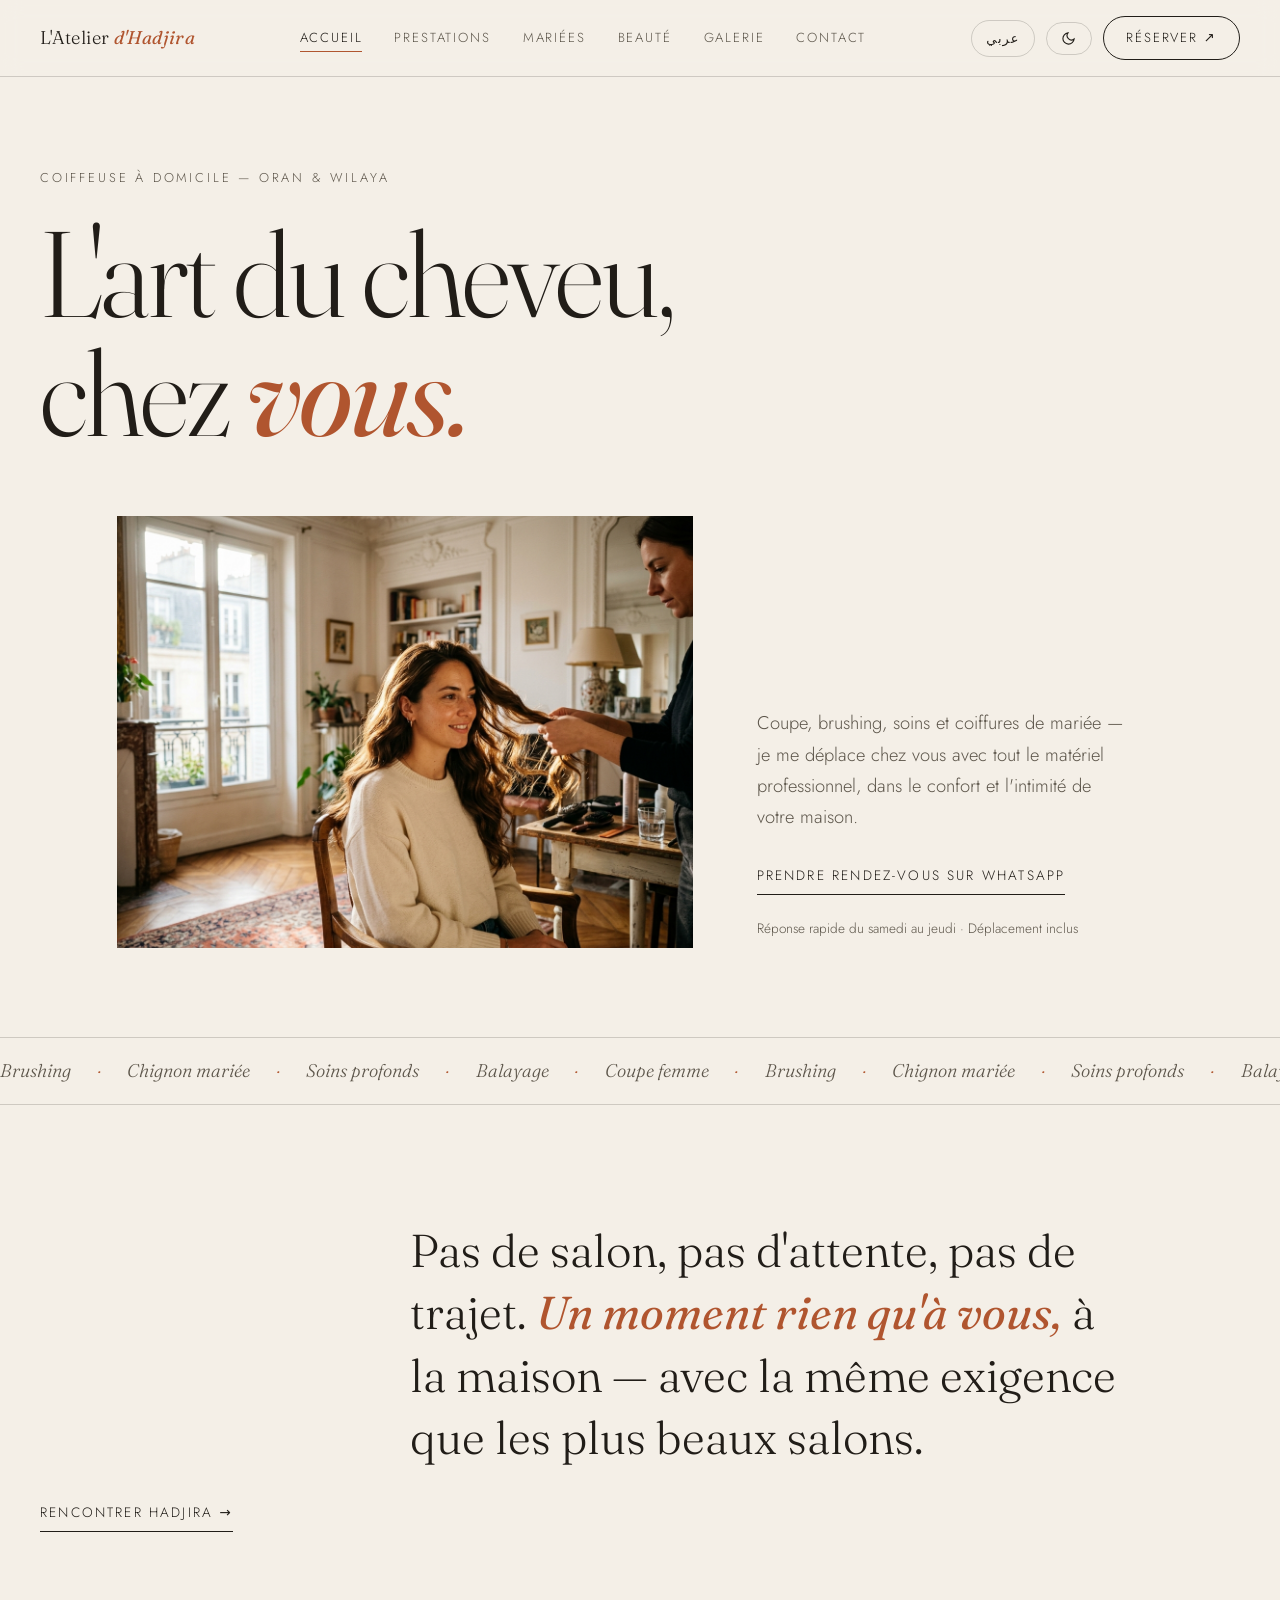
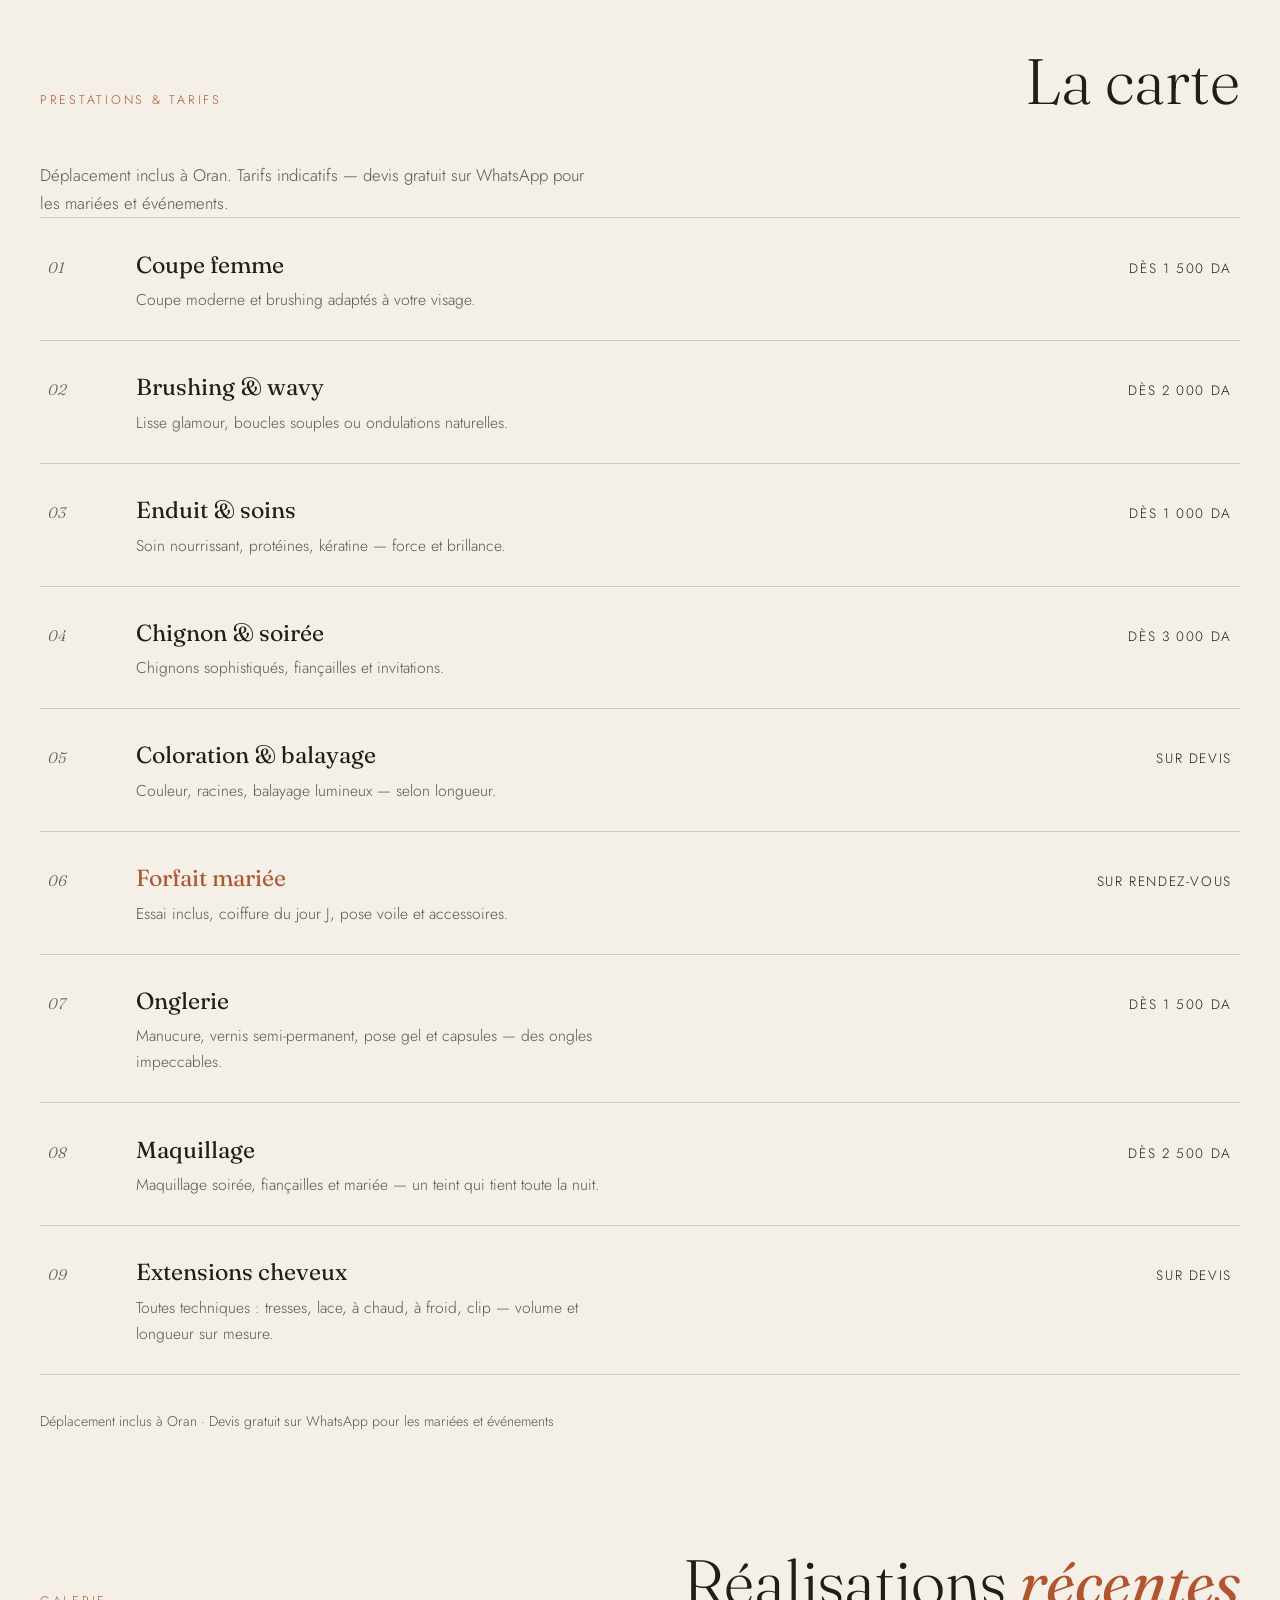
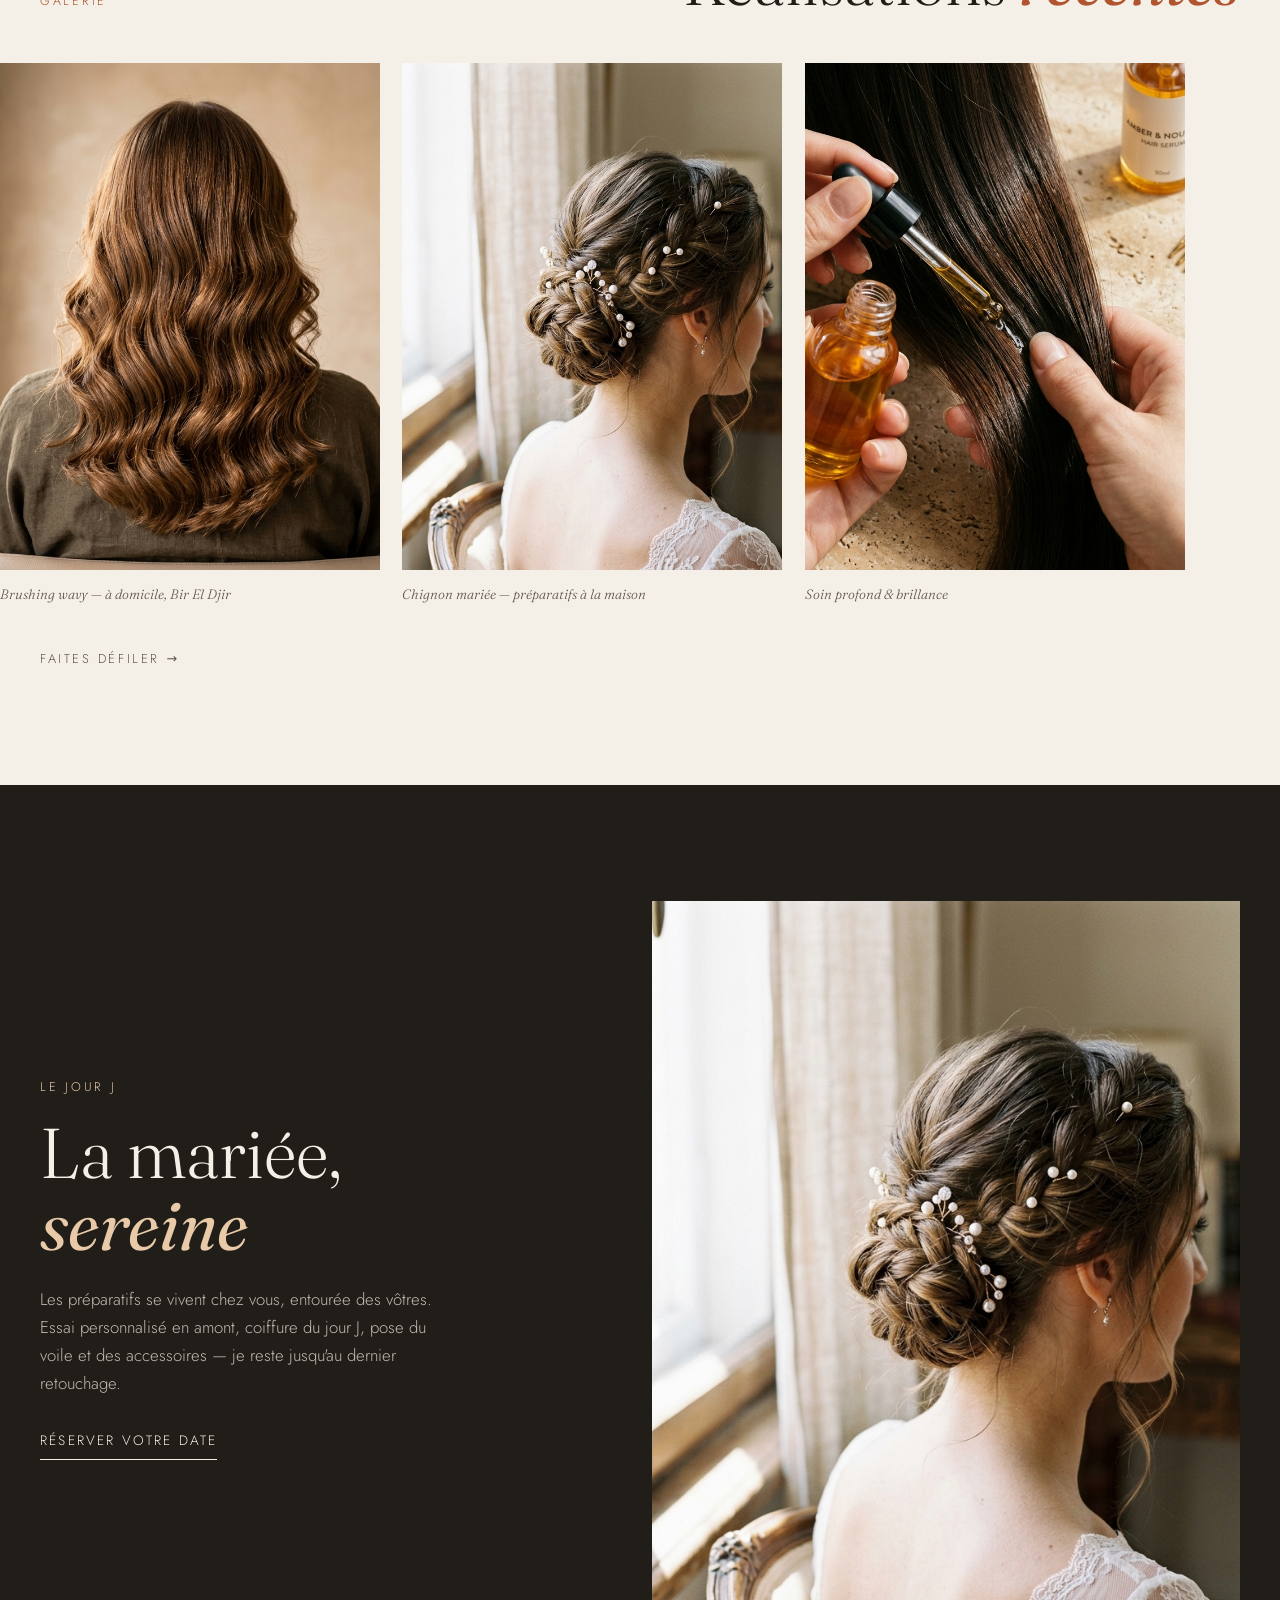
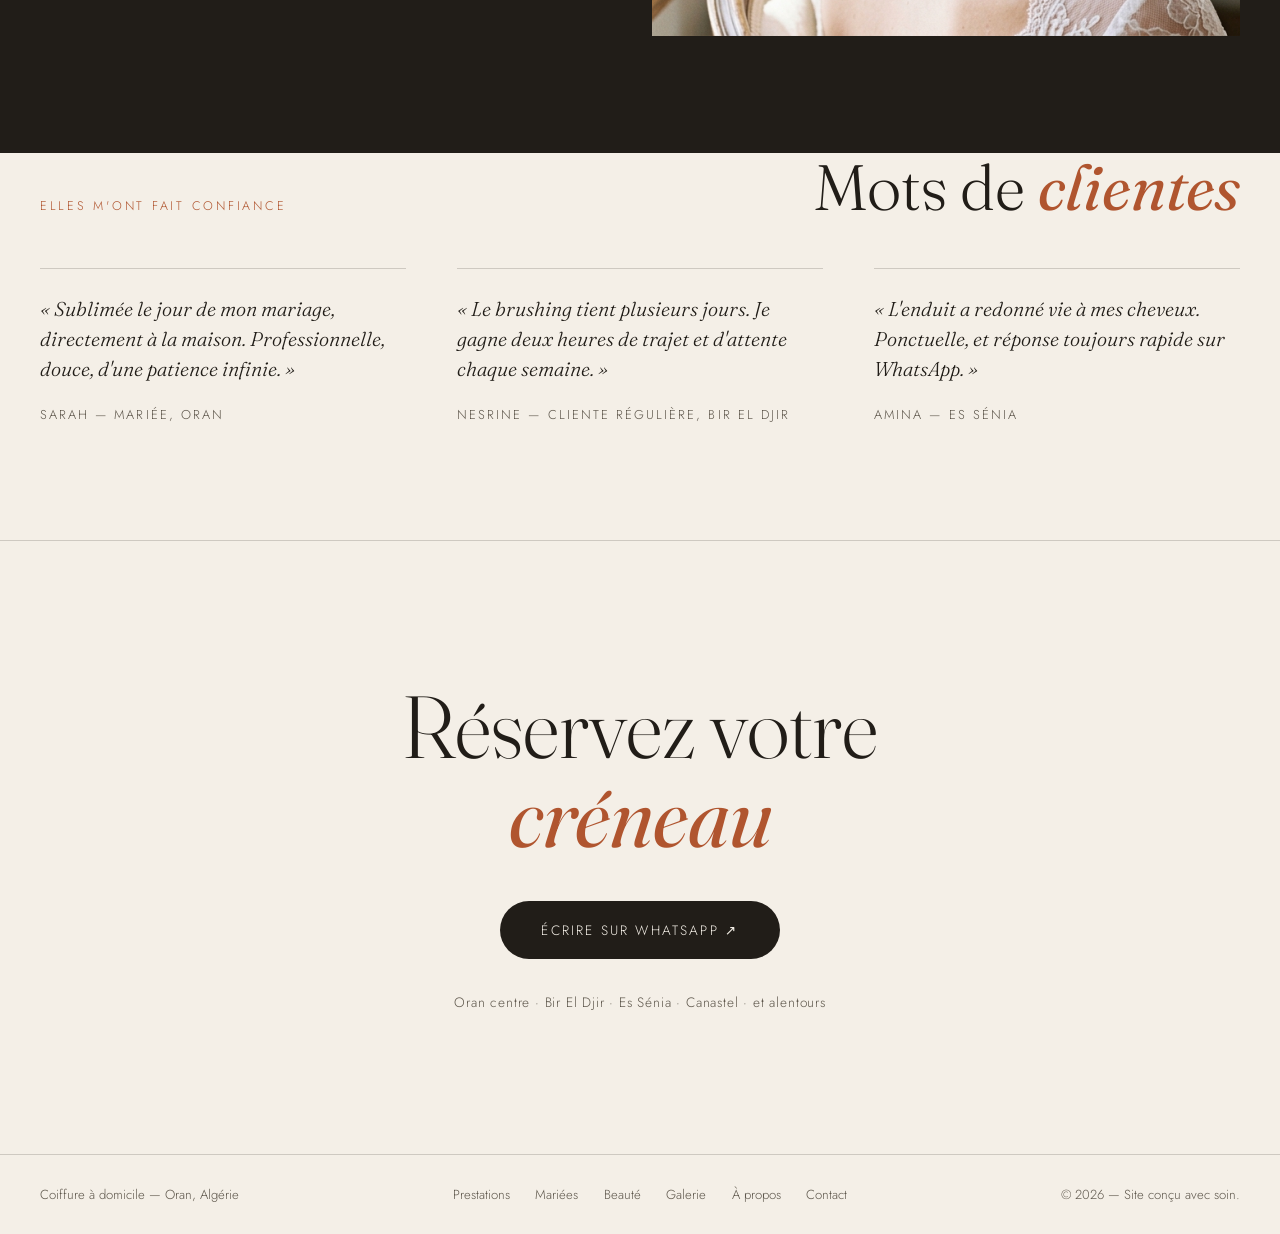
==== site-v2/index.html @ a1c335f7 "feat(site-v2): refonte anti-template-IA - 7 pages SEO, themes clair/sombre, FR/AR RTL, services eten" ====
<!DOCTYPE html>
<html lang="fr" dir="ltr" data-theme="light">
<head>
  <meta charset="UTF-8">
  <meta name="viewport" content="width=device-width, initial-scale=1.0">
  <title>Coiffeuse à Domicile à Oran — Coupe, Brushing, Mariées | Réservation WhatsApp</title>
  <meta name="description" content="Coiffeuse professionnelle à domicile à Oran : coupe, brushing, soins, chignons et coiffures de mariée. Je me déplace chez vous. Réservation simple par WhatsApp.">
  <link rel="canonical" href="/">
  <meta property="og:title" content="Coiffeuse à Domicile à Oran — L'Atelier d'Amina">
  <meta property="og:description" content="Coupe, brushing, soins et coiffures de mariée à domicile à Oran. Réservation simple par WhatsApp.">
  <meta property="og:type" content="website">
  <meta property="og:image" content="assets/hero.jpg">
  <link rel="icon" href="assets/favicon.svg" type="image/svg+xml">

  <link rel="preconnect" href="https://fonts.googleapis.com">
  <link rel="preconnect" href="https://fonts.gstatic.com" crossorigin>
  <link href="https://fonts.googleapis.com/css2?family=Fraunces:ital,opsz,wght@0,9..144,300;0,9..144,400;0,9..144,500;1,9..144,300;1,9..144,400&family=Jost:wght@300;400;500&family=Tajawal:wght@300;400;500;700&display=swap" rel="stylesheet">
  <link rel="stylesheet" href="css/style.css">

  <script>
    // Anti-FOUC : applique thème et langue avant le premier rendu
    (function () {
      try {
        var t = localStorage.getItem('coiffure_theme') ||
          (window.matchMedia && window.matchMedia('(prefers-color-scheme: dark)').matches ? 'dark' : 'light');
        document.documentElement.setAttribute('data-theme', t);
        var l = localStorage.getItem('coiffure_lang') || 'fr';
        document.documentElement.setAttribute('lang', l);
        document.documentElement.setAttribute('dir', l === 'ar' ? 'rtl' : 'ltr');
      } catch (e) {}
    })();
  </script>

  <script type="application/ld+json">
  {
    "@context": "https://schema.org",
    "@type": "HairSalon",
    "name": "L'Atelier d'Amina — Coiffure à domicile Oran",
    "description": "Coiffure à domicile à Oran : coupe, brushing, soins, chignons, mariées.",
    "url": "https://coiffeuse-oran.example/",
    "areaServed": ["Oran", "Bir El Djir", "Es Sénia", "Canastel", "Algérie"],
    "availableLanguage": ["fr", "ar"],
    "priceRange": "1000-10000 DZD"
  }
  </script>
</head>
<body data-page="accueil">

  <header class="header">
    <div class="header-inner">
      <a class="brand" href="index.html" data-i18n="brand_name">L'Atelier <em>d'Hadjira</em></a>
      <nav class="nav" aria-label="Navigation principale">
        <a href="index.html" aria-current="page" data-i18n="nav_accueil">Accueil</a>
        <a href="prestations.html" data-i18n="nav_prestations">Prestations</a>
        <a href="mariee.html" data-i18n="nav_mariee">Mariées</a>
        <a href="beaute.html" data-i18n="nav_beaute">Beauté</a>
        <a href="galerie.html" data-i18n="nav_galerie">Galerie</a>
        <a href="contact.html" data-i18n="nav_contact">Contact</a>
      </nav>
      <div class="header-controls">
        <button class="ctrl-btn" id="lang-toggle" aria-label="التبديل إلى العربية">
          <span class="lang-label">عربي</span>
        </button>
        <button class="ctrl-btn" id="theme-toggle" aria-label="Activer le mode sombre">
          <svg class="icon-sun" viewBox="0 0 24 24" fill="none" stroke="currentColor" stroke-width="1.8" stroke-linecap="round" aria-hidden="true"><circle cx="12" cy="12" r="4.5"/><path d="M12 2v2.5M12 19.5V22M4.9 4.9l1.8 1.8M17.3 17.3l1.8 1.8M2 12h2.5M19.5 12H22M4.9 19.1l1.8-1.8M17.3 6.7l1.8-1.8"/></svg>
          <svg class="icon-moon" viewBox="0 0 24 24" fill="none" stroke="currentColor" stroke-width="1.8" stroke-linecap="round" aria-hidden="true"><path d="M21 12.8A9 9 0 1 1 11.2 3 7 7 0 0 0 21 12.8z"/></svg>
        </button>
        <a class="header-cta" data-wa data-i18n="btn_header_wa">Réserver ↗</a>
        <button class="nav-toggle" id="nav-toggle" aria-label="Ouvrir le menu" aria-expanded="false">
          <span></span><span></span><span></span>
        </button>
      </div>
    </div>
  </header>

  <nav class="mobile-menu" id="mobile-menu" aria-label="Menu mobile">
    <a href="index.html" data-i18n="nav_accueil">Accueil</a>
    <a href="prestations.html" data-i18n="nav_prestations">Prestations</a>
    <a href="mariee.html" data-i18n="nav_mariee">Mariées</a>
    <a href="beaute.html" data-i18n="nav_beaute">Beauté</a>
    <a href="galerie.html" data-i18n="nav_galerie">Galerie</a>
    <a href="contact.html" data-i18n="nav_contact">Contact</a>
    <a href="apropos.html" data-i18n="nav_apropos">À propos</a>
    <p class="menu-note" data-i18n="contact_zones">Oran centre · Bir El Djir · Es Sénia · Canastel · et alentours</p>
  </nav>

  <main>
    <!-- Hero éditorial -->
    <section class="hero">
      <p class="kicker reveal" data-i18n="kicker">Coiffeuse à domicile — Oran &amp; wilaya</p>
      <h1 class="hero-title reveal" data-i18n="hero_title">
        <span class="line">L'art du cheveu,</span>
        <span class="line">chez <em>vous.</em></span>
      </h1>
      <div class="hero-row reveal">
        <figure class="hero-figure">
          <img src="assets/hero.jpg" alt="Séance de coiffure à domicile à Oran" fetchpriority="high">
        </figure>
        <div class="hero-aside">
          <p class="lead" data-i18n="hero_sub">Coupe, brushing, soins et coiffures de mariée — je me déplace chez vous avec tout le matériel professionnel, dans le confort et l'intimité de votre maison.</p>
          <a class="btn-line" data-wa data-i18n="hero_cta_wa">Prendre rendez-vous sur WhatsApp</a>
          <p class="hero-note" data-i18n="hero_note">Réponse rapide du samedi au jeudi · Déplacement inclus</p>
        </div>
      </div>
    </section>

    <!-- Bandeau défilant -->
    <div class="marquee" aria-hidden="true">
      <div class="marquee-track">
        <span data-i18n="mq_1">Brushing</span><span class="dot">·</span><span data-i18n="mq_2">Chignon mariée</span><span class="dot">·</span><span data-i18n="mq_3">Soins profonds</span><span class="dot">·</span><span data-i18n="mq_4">Balayage</span><span class="dot">·</span><span data-i18n="mq_5">Coupe femme</span><span class="dot">·</span>
        <span data-i18n="mq_1">Brushing</span><span class="dot">·</span><span data-i18n="mq_2">Chignon mariée</span><span class="dot">·</span><span data-i18n="mq_3">Soins profonds</span><span class="dot">·</span><span data-i18n="mq_4">Balayage</span><span class="dot">·</span><span data-i18n="mq_5">Coupe femme</span><span class="dot">·</span>
      </div>
    </div>

    <!-- Manifesto -->
    <section class="manifesto">
      <p class="reveal" data-i18n="manifesto_text">Pas de salon, pas d'attente, pas de trajet. <em>Un moment rien qu'à vous,</em> à la maison — avec la même exigence que les plus beaux salons.</p>
      <a class="btn-line reveal" href="apropos.html" data-i18n="manifesto_link">Rencontrer Hadjira →</a>
    </section>

    <!-- Prestations -->
    <section class="section" id="prestations">
      <div class="section-head reveal">
        <p class="label" data-i18n="label_prestations">Prestations &amp; tarifs</p>
        <h2 data-i18n="prest_head">La carte</h2>
      </div>
      <p class="section-sub reveal" data-i18n="prest_sub">Déplacement inclus à Oran. Tarifs indicatifs — devis gratuit sur WhatsApp pour les mariées et événements.</p>
      <ul class="menu">
        <li class="menu-row reveal">
          <span class="menu-num">01</span>
          <div class="menu-body"><h3 data-i18n="menu_1_t">Coupe femme</h3><p data-i18n="menu_1_d">Coupe moderne et brushing adaptés à votre visage.</p></div>
          <span class="menu-price" data-i18n="menu_1_p">dès 1 500 DA</span>
        </li>
        <li class="menu-row reveal">
          <span class="menu-num">02</span>
          <div class="menu-body"><h3 data-i18n="menu_2_t">Brushing &amp; wavy</h3><p data-i18n="menu_2_d">Lisse glamour, boucles souples ou ondulations naturelles.</p></div>
          <span class="menu-price" data-i18n="menu_2_p">dès 2 000 DA</span>
        </li>
        <li class="menu-row reveal">
          <span class="menu-num">03</span>
          <div class="menu-body"><h3 data-i18n="menu_3_t">Enduit &amp; soins</h3><p data-i18n="menu_3_d">Soin nourrissant, protéines, kératine — force et brillance.</p></div>
          <span class="menu-price" data-i18n="menu_3_p">dès 1 000 DA</span>
        </li>
        <li class="menu-row reveal">
          <span class="menu-num">04</span>
          <div class="menu-body"><h3 data-i18n="menu_4_t">Chignon &amp; soirée</h3><p data-i18n="menu_4_d">Chignons sophistiqués, fiançailles et invitations.</p></div>
          <span class="menu-price" data-i18n="menu_4_p">dès 3 000 DA</span>
        </li>
        <li class="menu-row reveal">
          <span class="menu-num">05</span>
          <div class="menu-body"><h3 data-i18n="menu_5_t">Coloration &amp; balayage</h3><p data-i18n="menu_5_d">Couleur, racines, balayage lumineux — selon longueur.</p></div>
          <span class="menu-price" data-i18n="menu_5_p">sur devis</span>
        </li>
        <li class="menu-row menu-row-accent reveal">
          <span class="menu-num">06</span>
          <div class="menu-body"><h3 data-i18n="menu_6_t">Forfait mariée</h3><p data-i18n="menu_6_d">Essai inclus, coiffure du jour J, pose voile et accessoires.</p></div>
          <span class="menu-price" data-i18n="menu_6_p">sur rendez-vous</span>
        </li>
        <li class="menu-row reveal">
          <span class="menu-num">07</span>
          <div class="menu-body"><h3 data-i18n="menu_7_t">Onglerie</h3><p data-i18n="menu_7_d">Manucure, vernis semi-permanent, pose gel et capsules — des ongles impeccables.</p></div>
          <span class="menu-price" data-i18n="menu_7_p">dès 1 500 DA</span>
        </li>
        <li class="menu-row reveal">
          <span class="menu-num">08</span>
          <div class="menu-body"><h3 data-i18n="menu_8_t">Maquillage</h3><p data-i18n="menu_8_d">Maquillage soirée, fiançailles et mariée — un teint qui tient toute la nuit.</p></div>
          <span class="menu-price" data-i18n="menu_8_p">dès 2 500 DA</span>
        </li>
        <li class="menu-row reveal">
          <span class="menu-num">09</span>
          <div class="menu-body"><h3 data-i18n="menu_9_t">Extensions cheveux</h3><p data-i18n="menu_9_d">Toutes techniques : tresses, lace, à chaud, à froid, clip — volume et longueur sur mesure.</p></div>
          <span class="menu-price" data-i18n="menu_9_p">sur devis</span>
        </li>
      </ul>
      <p class="section-foot reveal" data-i18n="prest_foot">Déplacement inclus à Oran · Devis gratuit sur WhatsApp pour les mariées et événements</p>
    </section>

    <!-- Galerie horizontale -->
    <section class="section section-gallery">
      <div class="section-head reveal">
        <p class="label" data-i18n="label_galerie">Galerie</p>
        <h2 data-i18n="gal_head">Réalisations <em>récentes</em></h2>
      </div>
      <div class="strip">
        <figure class="strip-item reveal">
          <img src="assets/galerie/01.jpg" alt="Brushing wavy souple et brillant" loading="lazy">
          <figcaption data-i18n="cap_1">Brushing wavy — à domicile, Bir El Djir</figcaption>
        </figure>
        <figure class="strip-item reveal">
          <img src="assets/galerie/02.jpg" alt="Chignon de mariée" loading="lazy">
          <figcaption data-i18n="cap_2">Chignon mariée — préparatifs à la maison</figcaption>
        </figure>
        <figure class="strip-item reveal">
          <img src="assets/galerie/03.jpg" alt="Soin capillaire profond" loading="lazy">
          <figcaption data-i18n="cap_3">Soin profond &amp; brillance</figcaption>
        </figure>
        <figure class="strip-item reveal">
          <img src="assets/galerie/05.jpg" alt="Ondulé glamour de soirée" loading="lazy">
          <figcaption data-i18n="cap_4">Ondulé glamour — soirée</figcaption>
        </figure>
        <figure class="strip-item reveal">
          <img src="assets/galerie/06.jpg" alt="Balayage miel" loading="lazy">
          <figcaption data-i18n="cap_5">Balayage miel</figcaption>
        </figure>
      </div>
      <p class="strip-hint reveal" data-i18n="strip_hint">Faites défiler →</p>
    </section>

    <!-- Mariée -->
    <section class="mariee">
      <div class="mariee-inner">
        <div class="mariee-text reveal">
          <p class="label" data-i18n="label_mariee">Le jour J</p>
          <h2 data-i18n="mariee_head">La mariée,<br><em>sereine</em></h2>
          <p data-i18n="mariee_text">Les préparatifs se vivent chez vous, entourée des vôtres. Essai personnalisé en amont, coiffure du jour J, pose du voile et des accessoires — je reste jusqu'au dernier retouchage.</p>
          <a class="btn-line btn-line-light" href="mariee.html" data-i18n="mariee_cta">Réserver votre date</a>
        </div>
        <figure class="mariee-figure reveal">
          <img src="assets/galerie/02.jpg" alt="Coiffure de mariée réalisée à domicile" loading="lazy">
        </figure>
      </div>
    </section>

    <!-- Avis -->
    <section class="section">
      <div class="section-head reveal">
        <p class="label" data-i18n="label_avis">Elles m'ont fait confiance</p>
        <h2 data-i18n="avis_head">Mots de <em>clientes</em></h2>
      </div>
      <div class="quotes">
        <blockquote class="quote reveal">
          <p data-i18n="avis_1_q">« Sublimée le jour de mon mariage, directement à la maison. Professionnelle, douce, d'une patience infinie. »</p>
          <footer data-i18n="avis_1_a">Sarah — mariée, Oran</footer>
        </blockquote>
        <blockquote class="quote reveal">
          <p data-i18n="avis_2_q">« Le brushing tient plusieurs jours. Je gagne deux heures de trajet et d'attente chaque semaine. »</p>
          <footer data-i18n="avis_2_a">Nesrine — cliente régulière, Bir El Djir</footer>
        </blockquote>
        <blockquote class="quote reveal">
          <p data-i18n="avis_3_q">« L'enduit a redonné vie à mes cheveux. Ponctuelle, et réponse toujours rapide sur WhatsApp. »</p>
          <footer data-i18n="avis_3_a">Amina — Es Sénia</footer>
        </blockquote>
      </div>
    </section>

    <!-- Contact -->
    <section class="contact">
      <h2 class="contact-title reveal" data-i18n="contact_title">Réservez votre<br><em>créneau</em></h2>
      <a class="btn-solid reveal" data-wa data-i18n="contact_btn">Écrire sur WhatsApp ↗</a>
      <p class="contact-zones reveal" data-i18n="contact_zones">Oran centre · Bir El Djir · Es Sénia · Canastel · et alentours</p>
    </section>
  </main>

  <footer class="footer">
    <div class="footer-inner">
      <span data-i18n="footer_text">Coiffure à domicile — Oran, Algérie</span>
      <nav class="footer-nav" aria-label="Navigation pied de page">
        <a href="prestations.html" data-i18n="nav_prestations">Prestations</a>
        <a href="mariee.html" data-i18n="nav_mariee">Mariées</a>
        <a href="beaute.html" data-i18n="nav_beaute">Beauté</a>
        <a href="galerie.html" data-i18n="nav_galerie">Galerie</a>
        <a href="apropos.html" data-i18n="nav_apropos">À propos</a>
        <a href="contact.html" data-i18n="nav_contact">Contact</a>
      </nav>
      <span data-i18n="footer_small">© 2026 — Site conçu avec soin.</span>
    </div>
  </footer>

  <script src="js/main.js"></script>
</body>
</html>
---- site-v2/css/style.css ----
/* ============================================================
   COIFFURE À DOMICILE ORAN — Site final
   Mode clair : Éditorial magazine (lin & encre, accent terracotta)
   Mode sombre : Noir & or champagne (esprit bridal cinéma)
   Bilingue FR / AR (RTL), typographie Tajawal en arabe.
   ============================================================ */

:root {
  --bg: #f4efe7;
  --bg-alt: #ece5d8;
  --surface: #faf7f1;
  --ink: #211d18;
  --ink-soft: #5d564b;
  --accent: #b0552f;
  --accent-soft: #e8c9a8;
  --line: rgba(33, 29, 24, 0.18);
  --inverse-bg: #211d18;
  --inverse-text: #f4efe7;
  --inverse-soft: rgba(244, 239, 231, 0.75);
  --btn-bg: #211d18;
  --btn-text: #f4efe7;
  --btn-hover: #b0552f;
  --shadow: rgba(33, 29, 24, 0.14);
  --header-bg: rgba(244, 239, 231, 0.88);
  --serif: "Fraunces", Georgia, serif;
  --sans: "Jost", system-ui, sans-serif;
}

[data-theme="dark"] {
  --bg: #100d0e;
  --bg-alt: #181314;
  --surface: #1c1618;
  --ink: #f3ece2;
  --ink-soft: rgba(243, 236, 226, 0.62);
  --accent: #cfa86a;
  --accent-soft: #cfa86a;
  --line: rgba(207, 168, 106, 0.28);
  --inverse-bg: #1c1618;
  --inverse-text: #f3ece2;
  --inverse-soft: rgba(243, 236, 226, 0.65);
  --btn-bg: #cfa86a;
  --btn-text: #1c150b;
  --btn-hover: #a8814a;
  --shadow: rgba(0, 0, 0, 0.5);
  --header-bg: rgba(16, 13, 14, 0.85);
}

/* ---------- Arabe : typographie & ajustements ---------- */
html[lang="ar"] {
  --serif: "Tajawal", "Fraunces", Georgia, serif;
  --sans: "Tajawal", system-ui, sans-serif;
}
html[lang="ar"] body { font-weight: 400; font-size: 1.02rem; }
html[lang="ar"] .hero-title,
html[lang="ar"] .section-head h2,
html[lang="ar"] .mariee-text h2,
html[lang="ar"] .contact-title,
html[lang="ar"] .manifesto p,
html[lang="ar"] .quote p { font-weight: 500; letter-spacing: 0; line-height: 1.25; }
html[lang="ar"] * { letter-spacing: 0 !important; }
html[lang="ar"] em { font-style: normal; color: var(--accent); }

* { margin: 0; padding: 0; box-sizing: border-box; }
html { scroll-behavior: smooth; }
body {
  background: var(--bg); color: var(--ink);
  font-family: var(--sans); font-weight: 300; font-size: 1.05rem; line-height: 1.65;
  -webkit-font-smoothing: antialiased;
  transition: background .35s ease, color .35s ease;
}
img { display: block; width: 100%; height: auto; object-fit: cover; }
a { color: inherit; text-decoration: none; }
em { font-style: italic; font-weight: 400; color: var(--accent); }
html[lang="ar"] em { font-style: normal; }

/* ---------- Apparitions au scroll ---------- */
.reveal { opacity: 0; transform: translateY(24px); transition: opacity .8s ease, transform .8s ease; }
.reveal.is-in { opacity: 1; transform: none; }
@media (prefers-reduced-motion: reduce) {
  .reveal { opacity: 1; transform: none; transition: none; }
}

/* ============================================================
   HEADER
   ============================================================ */
.header {
  position: sticky; top: 0; z-index: 50;
  background: var(--header-bg);
  backdrop-filter: blur(10px);
  border-bottom: 1px solid var(--line);
}
.header-inner {
  max-width: 1320px; margin: 0 auto; padding: 1rem 2.5rem;
  display: flex; align-items: center; justify-content: space-between; gap: 1.6rem;
}
.brand { font-family: var(--serif); font-size: 1.15rem; line-height: 1.1; letter-spacing: 0.02em; white-space: nowrap; }
.brand em { color: var(--accent); }

.nav { display: flex; gap: 2rem; font-size: 0.82rem; text-transform: uppercase; letter-spacing: 0.14em; }
.nav a { position: relative; padding: 0.2rem 0; color: var(--ink-soft); }
.nav a:hover, .nav a[aria-current="page"] { color: var(--ink); }
.nav a::after {
  content: ""; position: absolute; inset: auto 0 0 0; height: 1px;
  background: var(--accent); transform: scaleX(0); transform-origin: left;
  transition: transform .3s ease;
}
html[dir="rtl"] .nav a::after { transform-origin: right; }
.nav a:hover::after, .nav a[aria-current="page"]::after { transform: scaleX(1); }

.header-controls { display: flex; align-items: center; gap: 0.7rem; }
.ctrl-btn {
  background: none; border: 1px solid var(--line); color: var(--ink);
  border-radius: 999px; padding: 0.5rem 0.9rem;
  font-family: var(--sans); font-size: 0.8rem; letter-spacing: 0.08em;
  cursor: pointer; display: flex; align-items: center; gap: 0.4rem;
  transition: border-color .3s ease, color .3s ease;
}
.ctrl-btn:hover { border-color: var(--accent); color: var(--accent); }
.ctrl-btn svg { width: 15px; height: 15px; }
[data-theme="light"] .icon-sun { display: none; }
[data-theme="dark"] .icon-moon { display: none; }

.header-cta {
  font-size: 0.82rem; text-transform: uppercase; letter-spacing: 0.14em;
  border: 1px solid var(--ink); padding: 0.65rem 1.4rem; border-radius: 999px;
  transition: background .3s ease, color .3s ease;
}
.header-cta:hover { background: var(--ink); color: var(--bg); }

.nav-toggle {
  display: none; background: none; border: 1px solid var(--line); border-radius: 999px;
  width: 42px; height: 42px; cursor: pointer; position: relative;
}
.nav-toggle span {
  position: absolute; left: 11px; right: 11px; height: 1.5px;
  background: var(--ink); transition: transform .3s ease, opacity .3s ease;
}
.nav-toggle span:nth-child(1) { top: 15px; }
.nav-toggle span:nth-child(2) { top: 20px; }
.nav-toggle span:nth-child(3) { top: 25px; }
.nav-toggle[aria-expanded="true"] span:nth-child(1) { transform: translateY(5px) rotate(45deg); }
.nav-toggle[aria-expanded="true"] span:nth-child(2) { opacity: 0; }
.nav-toggle[aria-expanded="true"] span:nth-child(3) { transform: translateY(-5px) rotate(-45deg); }

/* ---------- Menu mobile plein écran ---------- */
.mobile-menu {
  position: fixed; inset: 0; z-index: 40;
  background: var(--bg);
  display: flex; flex-direction: column; justify-content: center; align-items: flex-start;
  gap: 0.5rem; padding: 5rem 2.5rem 3rem;
  opacity: 0; visibility: hidden; transition: opacity .3s ease, visibility .3s ease;
}
html[dir="rtl"] .mobile-menu { align-items: flex-end; }
.mobile-menu.open { opacity: 1; visibility: visible; }
.mobile-menu a {
  font-family: var(--serif); font-size: clamp(2rem, 8vw, 3rem); line-height: 1.3;
  color: var(--ink);
}
.mobile-menu a:hover { color: var(--accent); }
.mobile-menu .menu-note { margin-top: 2rem; font-size: 0.85rem; color: var(--ink-soft); letter-spacing: 0.08em; }

/* ============================================================
   HERO (accueil)
   ============================================================ */
.hero { max-width: 1320px; margin: 0 auto; padding: clamp(3rem, 7vw, 6rem) 2.5rem 0; }
.kicker {
  font-size: 0.8rem; text-transform: uppercase; letter-spacing: 0.22em;
  color: var(--ink-soft); margin-bottom: 1.6rem;
}
.hero-title {
  font-family: var(--serif); font-weight: 300;
  font-size: clamp(3.2rem, 9.5vw, 8.5rem);
  line-height: 0.98; letter-spacing: -0.02em;
}
.hero-title .line { display: block; }
.hero-row {
  display: grid; grid-template-columns: 1.35fr 1fr; gap: clamp(2rem, 5vw, 5rem);
  margin-top: clamp(2.5rem, 5vw, 4.5rem); align-items: end;
}
.hero-figure { aspect-ratio: 4 / 3; overflow: hidden; margin-left: clamp(0rem, 6vw, 6rem); }
.hero-figure img { width: 100%; height: 100%; transition: transform 1.2s ease; }
.hero-figure:hover img { transform: scale(1.03); }
.hero-aside { padding-bottom: 0.5rem; }
.lead { font-size: 1.15rem; line-height: 1.7; color: var(--ink-soft); max-width: 34ch; }

.btn-line {
  display: inline-block; margin-top: 2rem;
  font-size: 0.85rem; text-transform: uppercase; letter-spacing: 0.16em;
  padding-bottom: 0.45rem; border-bottom: 1px solid var(--ink);
  transition: color .3s ease, border-color .3s ease;
}
.btn-line:hover { color: var(--accent); border-color: var(--accent); }
.hero-note { margin-top: 1.4rem; font-size: 0.85rem; color: var(--ink-soft); }

/* ---------- Bandeau défilant ---------- */
.marquee {
  margin-top: clamp(3rem, 7vw, 6rem);
  border-top: 1px solid var(--line); border-bottom: 1px solid var(--line);
  overflow: hidden; padding: 1.1rem 0;
}
.marquee-track {
  display: flex; gap: 1.6rem; align-items: center; width: max-content;
  font-family: var(--serif); font-style: italic; font-size: 1.15rem; color: var(--ink-soft);
  animation: scroll 28s linear infinite;
}
html[lang="ar"] .marquee-track { font-style: normal; }
.marquee-track .dot { color: var(--accent); }
@keyframes scroll { to { transform: translateX(-50%); } }

/* ---------- Manifesto ---------- */
.manifesto { max-width: 1320px; margin: 0 auto; padding: clamp(4rem, 9vw, 8rem) 2.5rem; }
.manifesto p {
  font-family: var(--serif); font-weight: 300;
  font-size: clamp(1.7rem, 3.6vw, 2.9rem); line-height: 1.35;
  max-width: 26ch; margin-left: auto; margin-right: clamp(0rem, 8vw, 9rem);
}
html[dir="rtl"] .manifesto p { margin-left: clamp(0rem, 8vw, 9rem); margin-right: auto; }

/* ============================================================
   SECTIONS
   ============================================================ */
.section { max-width: 1320px; margin: 0 auto; padding: 0 2.5rem clamp(4rem, 9vw, 8rem); }
.section-head { display: flex; align-items: baseline; justify-content: space-between; gap: 2rem; margin-bottom: 3rem; flex-wrap: wrap; }
.label { font-size: 0.78rem; text-transform: uppercase; letter-spacing: 0.22em; color: var(--accent); }
.section-head h2 { font-family: var(--serif); font-weight: 300; font-size: clamp(2.2rem, 5vw, 4rem); line-height: 1.05; }
.section-sub { color: var(--ink-soft); max-width: 56ch; margin-top: 0.8rem; }
.section-foot { margin-top: 2.2rem; font-size: 0.88rem; color: var(--ink-soft); }

/* ---------- Page intérieure : hero compact ---------- */
.page-hero { max-width: 1320px; margin: 0 auto; padding: clamp(3rem, 7vw, 5.5rem) 2.5rem clamp(2rem, 4vw, 3rem); }
.page-hero h1 {
  font-family: var(--serif); font-weight: 300;
  font-size: clamp(2.8rem, 7.5vw, 6rem); line-height: 1.02; letter-spacing: -0.02em;
  margin-top: 1.2rem;
}
.page-hero .lead { margin-top: 1.6rem; }

/* ============================================================
   MENU PRESTATIONS (lignes éditoriales)
   ============================================================ */
.menu { list-style: none; border-top: 1px solid var(--line); }
.menu-row {
  display: grid; grid-template-columns: 4rem 1fr auto; gap: 1.5rem; align-items: baseline;
  padding: 1.7rem 0.5rem; border-bottom: 1px solid var(--line);
  transition: background .3s ease, padding-left .3s ease, padding-right .3s ease;
}
.menu-row:hover { background: var(--bg-alt); padding-left: 1.2rem; }
html[dir="rtl"] .menu-row:hover { padding-left: 0.5rem; padding-right: 1.2rem; }
.menu-num { font-family: var(--serif); font-style: italic; color: var(--ink-soft); font-size: 0.95rem; }
html[lang="ar"] .menu-num { font-style: normal; }
.menu-body h3 { font-family: var(--serif); font-weight: 400; font-size: 1.45rem; margin-bottom: 0.2rem; }
.menu-body p { color: var(--ink-soft); font-size: 0.98rem; max-width: 52ch; }
.menu-price { font-size: 0.85rem; text-transform: uppercase; letter-spacing: 0.12em; white-space: nowrap; }
html[lang="ar"] .menu-price { text-transform: none; }
.menu-row-accent .menu-body h3 { color: var(--accent); }

/* ---------- Galerie horizontale (accueil) ---------- */
.section-gallery { padding-left: 0; padding-right: 0; }
.section-gallery .section-head { padding: 0 2.5rem; }
.strip {
  display: flex; gap: 1.4rem; overflow-x: auto; padding: 0 2.5rem 2.5rem;
  scroll-snap-type: x mandatory; scrollbar-width: none; align-items: flex-start;
}
.strip::-webkit-scrollbar { display: none; }
.strip-item { flex: 0 0 clamp(240px, 30vw, 380px); scroll-snap-align: start; }
.strip-item img { width: 100%; aspect-ratio: 3 / 4; height: auto; transition: transform 1s ease; }
.strip-item:hover img { transform: scale(1.03); }
.strip-item figcaption {
  margin-top: 0.8rem; font-size: 0.85rem; color: var(--ink-soft);
  font-family: var(--serif); font-style: italic;
}
html[lang="ar"] .strip-item figcaption { font-style: normal; }
.strip-hint {
  padding: 0 2.5rem; margin-top: 0.2rem;
  font-size: 0.8rem; text-transform: uppercase; letter-spacing: 0.2em; color: var(--ink-soft);
}

/* ---------- Galerie grille (page galerie) ---------- */
.gal-grid {
  display: grid; grid-template-columns: repeat(3, 1fr); gap: 1.4rem;
}
.gal figure { overflow: hidden; }
.gal img { width: 100%; aspect-ratio: 3 / 4; height: auto; transition: transform 1s ease; }
.gal figure:hover img { transform: scale(1.04); }
.gal figcaption { margin-top: 0.8rem; font-size: 0.88rem; color: var(--ink-soft); font-family: var(--serif); font-style: italic; }
html[lang="ar"] .gal figcaption { font-style: normal; }

/* ============================================================
   SECTION MARIÉE (bloc inversé)
   ============================================================ */
.mariee { background: var(--inverse-bg); color: var(--inverse-text); border-block: 1px solid var(--line); }
.mariee-inner {
  max-width: 1320px; margin: 0 auto; padding: clamp(4rem, 9vw, 8rem) 2.5rem;
  display: grid; grid-template-columns: 1fr 1.1fr; gap: clamp(2.5rem, 6vw, 6rem); align-items: center;
}
.mariee-text .label { color: var(--accent-soft); }
.mariee-text h2 {
  font-family: var(--serif); font-weight: 300;
  font-size: clamp(2.4rem, 5.5vw, 4.5rem); line-height: 1.02; margin: 1.2rem 0 1.6rem;
}
.mariee-text h2 em { color: var(--accent-soft); }
.mariee-text p { color: var(--inverse-soft); max-width: 42ch; }
.btn-line-light { border-color: var(--inverse-text); color: var(--inverse-text); }
.btn-line-light:hover { color: var(--accent-soft); border-color: var(--accent-soft); }
.mariee-figure { aspect-ratio: 4 / 5; overflow: hidden; }
.mariee-figure img { width: 100%; height: 100%; }

/* ---------- Étapes (page mariée) ---------- */
.steps { display: grid; grid-template-columns: repeat(3, 1fr); gap: clamp(2rem, 4vw, 4rem); }
.step { border-top: 1px solid var(--line); padding-top: 1.6rem; }
.step-num { font-family: var(--serif); font-style: italic; font-size: 2.2rem; color: var(--accent); line-height: 1; }
html[lang="ar"] .step-num { font-style: normal; }
.step h3 { font-family: var(--serif); font-weight: 400; font-size: 1.5rem; margin: 1rem 0 0.6rem; }
.step p { color: var(--ink-soft); font-size: 0.98rem; }

.includes { list-style: none; display: grid; grid-template-columns: 1fr 1fr; gap: 1rem 3rem; max-width: 900px; }
.includes li { padding: 1rem 0; border-bottom: 1px solid var(--line); color: var(--ink); }
.includes li::before { content: "— "; color: var(--accent); }

/* ============================================================
   AVIS
   ============================================================ */
.quotes { display: grid; grid-template-columns: repeat(3, 1fr); gap: clamp(2rem, 4vw, 4rem); }
.quote { border-top: 1px solid var(--line); padding-top: 1.6rem; }
.quote p { font-family: var(--serif); font-style: italic; font-weight: 300; font-size: 1.25rem; line-height: 1.5; }
html[lang="ar"] .quote p { font-style: normal; }
.quote footer { margin-top: 1.2rem; font-size: 0.8rem; text-transform: uppercase; letter-spacing: 0.16em; color: var(--ink-soft); }
html[lang="ar"] .quote footer { text-transform: none; }

/* ============================================================
   FAQ
   ============================================================ */
.faq { max-width: 860px; }
.faq-item { border-bottom: 1px solid var(--line); }
.faq-q {
  width: 100%; background: none; border: none; cursor: pointer;
  display: flex; justify-content: space-between; align-items: center; gap: 1.5rem;
  padding: 1.5rem 0.2rem; text-align: start;
  font-family: var(--serif); font-size: 1.25rem; font-weight: 400; color: var(--ink);
}
.faq-q .faq-icon { font-family: var(--sans); color: var(--accent); font-size: 1.4rem; transition: transform .3s ease; flex-shrink: 0; }
.faq-item.open .faq-icon { transform: rotate(45deg); }
.faq-a {
  max-height: 0; overflow: hidden; transition: max-height .35s ease;
  color: var(--ink-soft); font-size: 0.98rem;
}
.faq-a p { padding: 0 0.2rem 1.5rem; max-width: 62ch; }
.faq-item.open .faq-a { max-height: 320px; }

/* ============================================================
   CONTACT / CTA
   ============================================================ */
.contact { text-align: center; padding: clamp(5rem, 11vw, 10rem) 2rem; border-top: 1px solid var(--line); }
.contact-title {
  font-family: var(--serif); font-weight: 300;
  font-size: clamp(2.6rem, 7vw, 5.5rem); line-height: 1.02;
}
.btn-solid {
  display: inline-block; margin-top: 2.5rem;
  background: var(--btn-bg); color: var(--btn-text);
  font-size: 0.85rem; text-transform: uppercase; letter-spacing: 0.16em;
  padding: 1.1rem 2.6rem; border-radius: 999px;
  transition: background .3s ease;
}
.btn-solid:hover { background: var(--btn-hover); }
.contact-zones { margin-top: 2rem; font-size: 0.85rem; color: var(--ink-soft); letter-spacing: 0.06em; }

/* ---------- Page contact : infos ---------- */
.contact-grid {
  display: grid; grid-template-columns: 1fr 1fr; gap: clamp(2.5rem, 6vw, 5rem);
  align-items: start;
}
.info-list { list-style: none; border-top: 1px solid var(--line); }
.info-list li { display: grid; grid-template-columns: 9rem 1fr; gap: 1.5rem; padding: 1.4rem 0.2rem; border-bottom: 1px solid var(--line); }
.info-list .info-label { font-size: 0.78rem; text-transform: uppercase; letter-spacing: 0.18em; color: var(--accent); padding-top: 0.25rem; }
html[lang="ar"] .info-list .info-label { text-transform: none; }
.info-list p { color: var(--ink); font-size: 1rem; }

/* ============================================================
   FOOTER
   ============================================================ */
.footer { border-top: 1px solid var(--line); }
.footer-inner {
  max-width: 1320px; margin: 0 auto; padding: 1.8rem 2.5rem;
  display: flex; justify-content: space-between; gap: 1rem; flex-wrap: wrap;
  font-size: 0.82rem; color: var(--ink-soft);
}
.footer-nav { display: flex; gap: 1.6rem; flex-wrap: wrap; }
.footer-nav a:hover { color: var(--accent); }

/* ============================================================
   RESPONSIVE
   ============================================================ */
@media (max-width: 900px) {
  .header-inner { padding: 0.9rem 1.4rem; }
  .nav, .header-cta { display: none; }
  .nav-toggle { display: block; }
  .hero, .page-hero, .section, .manifesto, .mariee-inner { padding-left: 1.4rem; padding-right: 1.4rem; }
  .section-gallery .section-head, .strip, .strip-hint { padding-left: 1.4rem; padding-right: 1.4rem; }
  .footer-inner { padding: 1.5rem 1.4rem; }

  .hero-row { grid-template-columns: 1fr; }
  .hero-figure { margin-left: 0; aspect-ratio: 16 / 10; }
  .mariee-inner { grid-template-columns: 1fr; }
  .mariee-figure { order: -1; aspect-ratio: 16 / 10; }
  .mariee-figure img { height: 100%; }
  .quotes, .steps { grid-template-columns: 1fr; }
  .menu-row { grid-template-columns: 2.5rem 1fr; }
  .menu-price { grid-column: 2; }
  .gal-grid { grid-template-columns: 1fr 1fr; }
  .contact-grid { grid-template-columns: 1fr; }
  .info-list li { grid-template-columns: 1fr; gap: 0.3rem; }
  .includes { grid-template-columns: 1fr; }
}
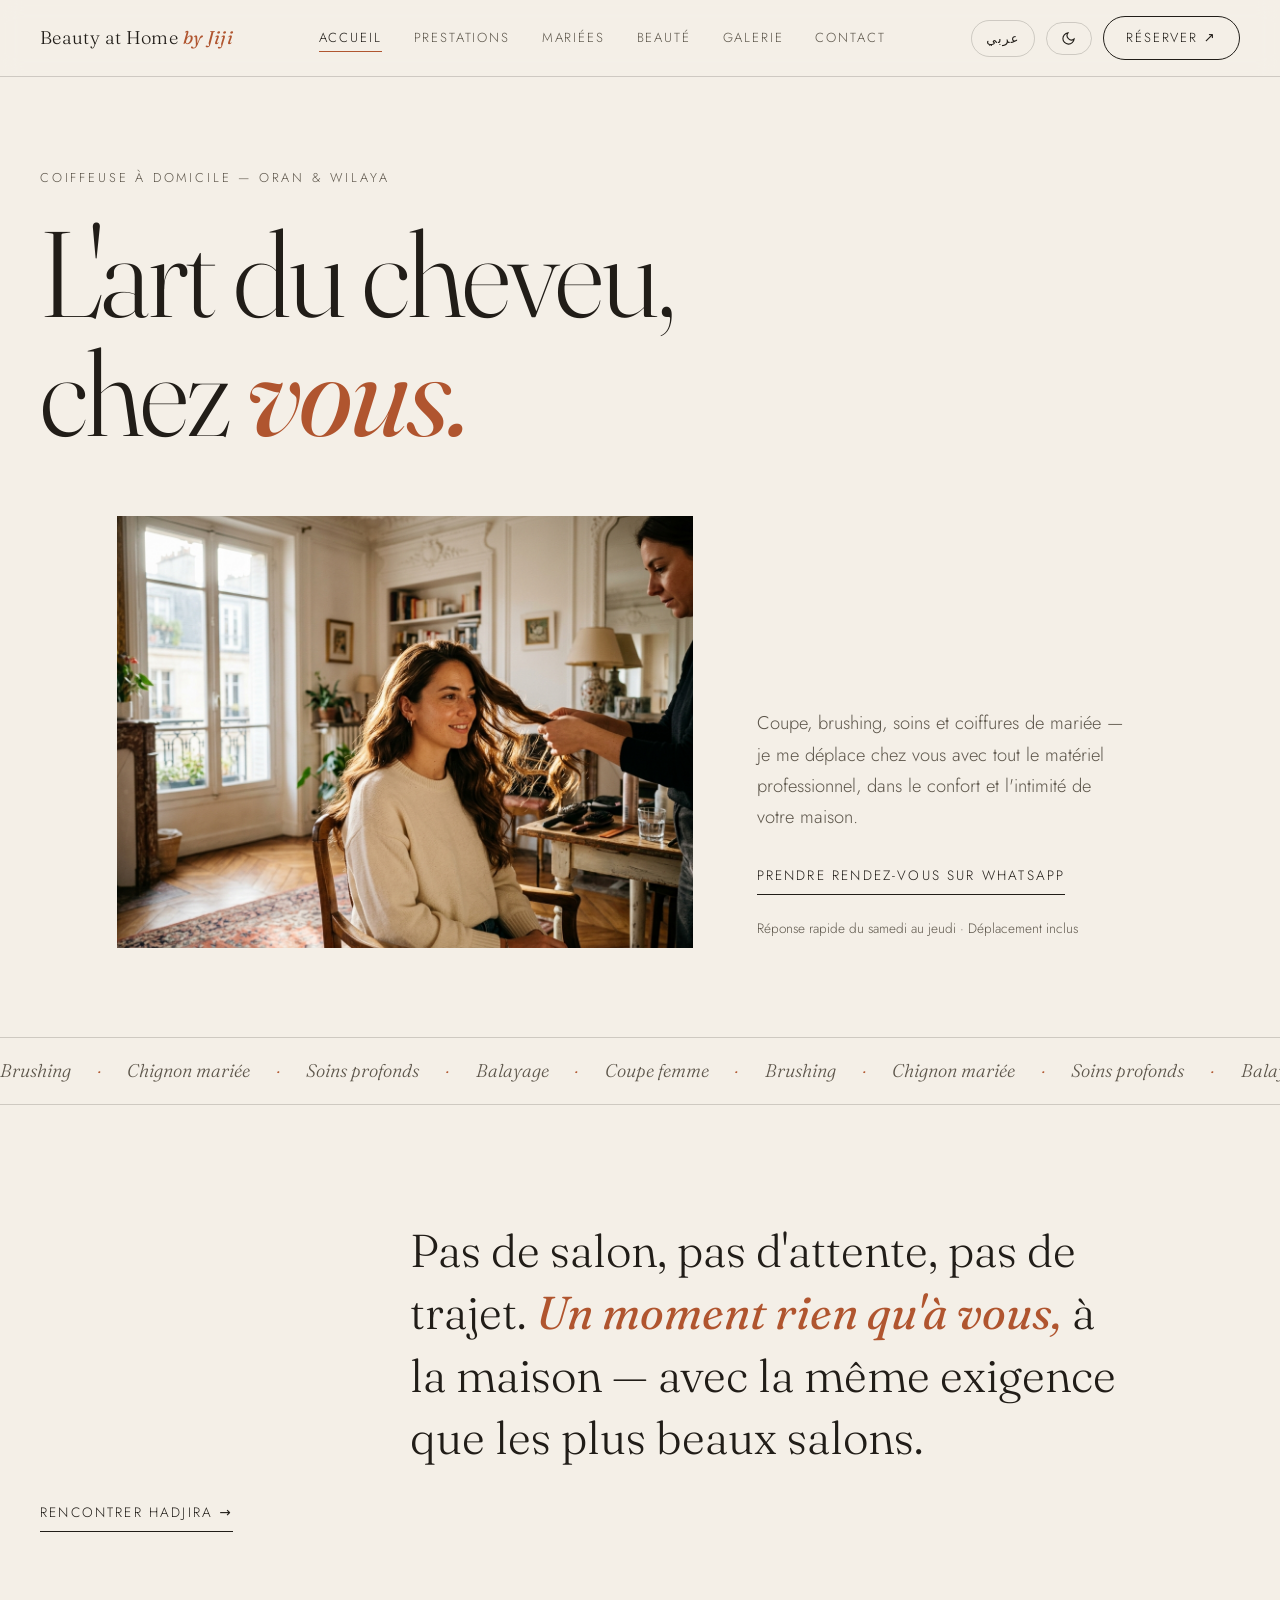
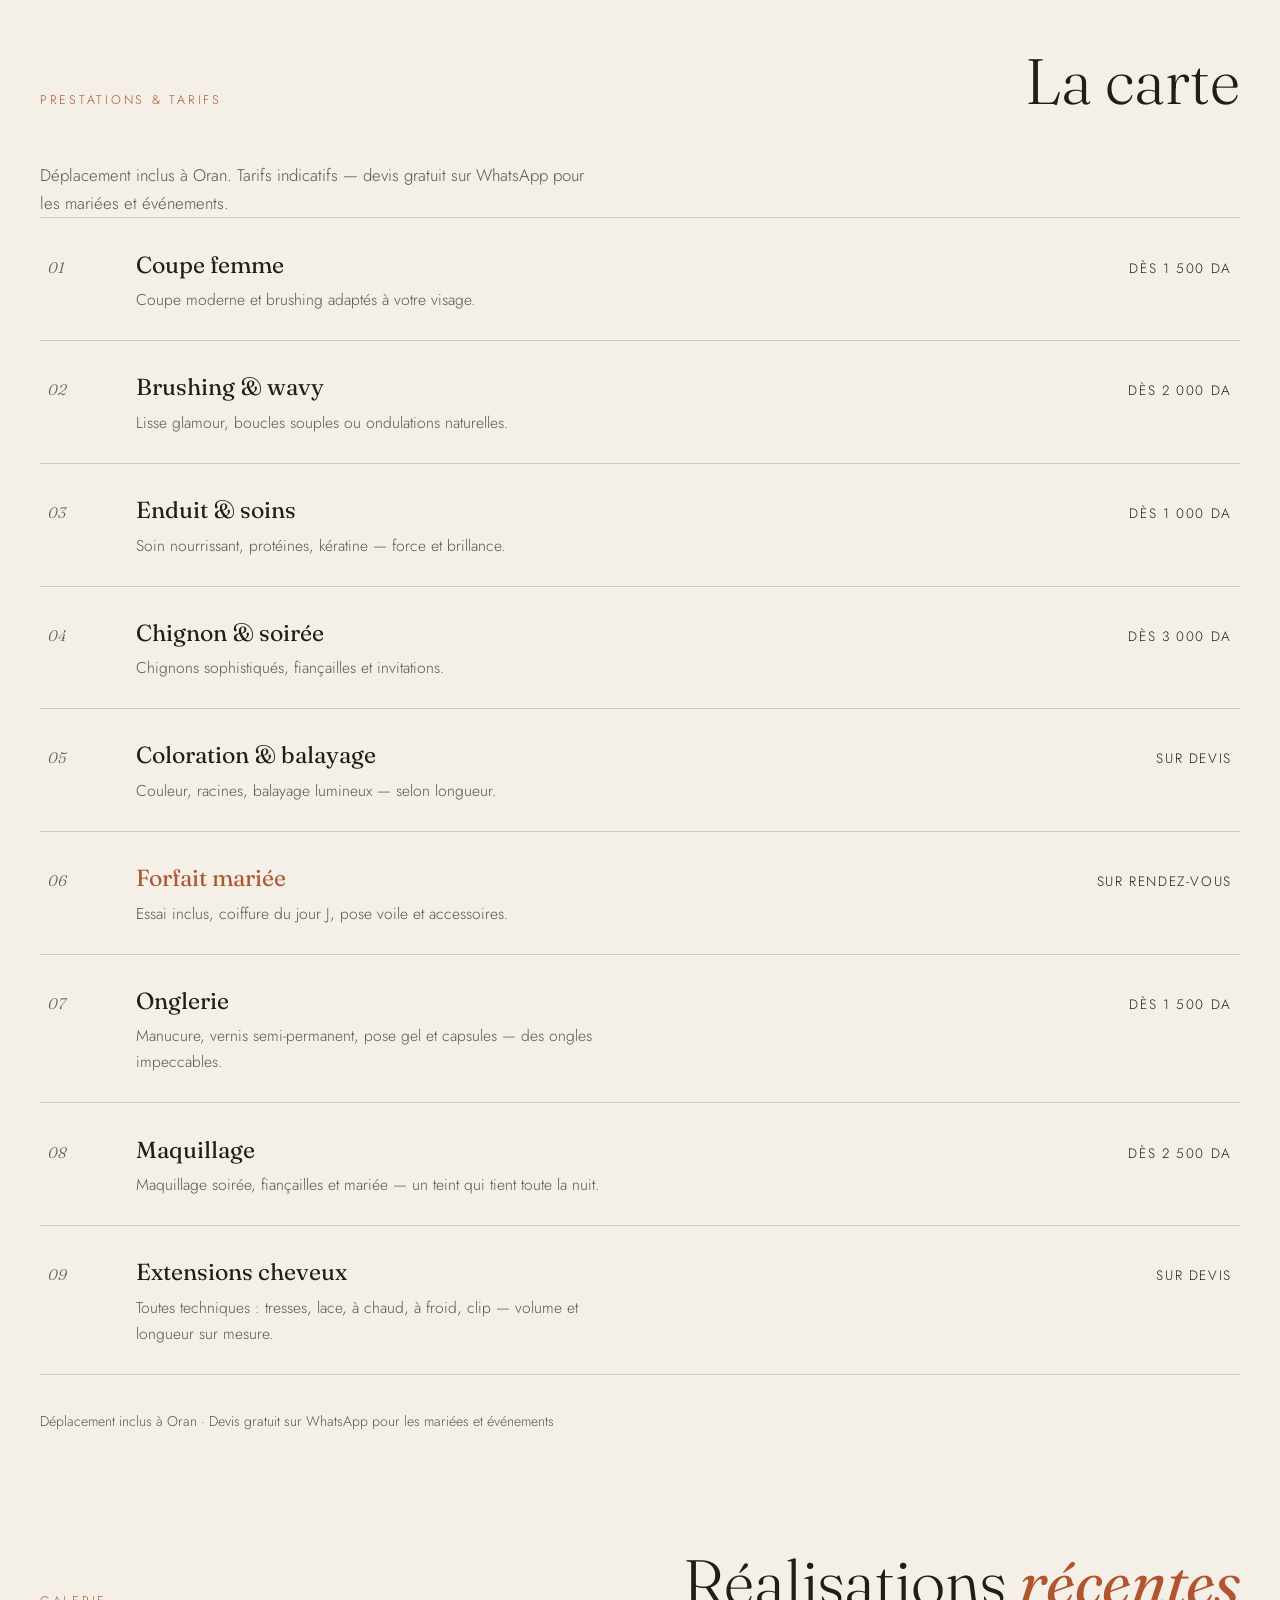
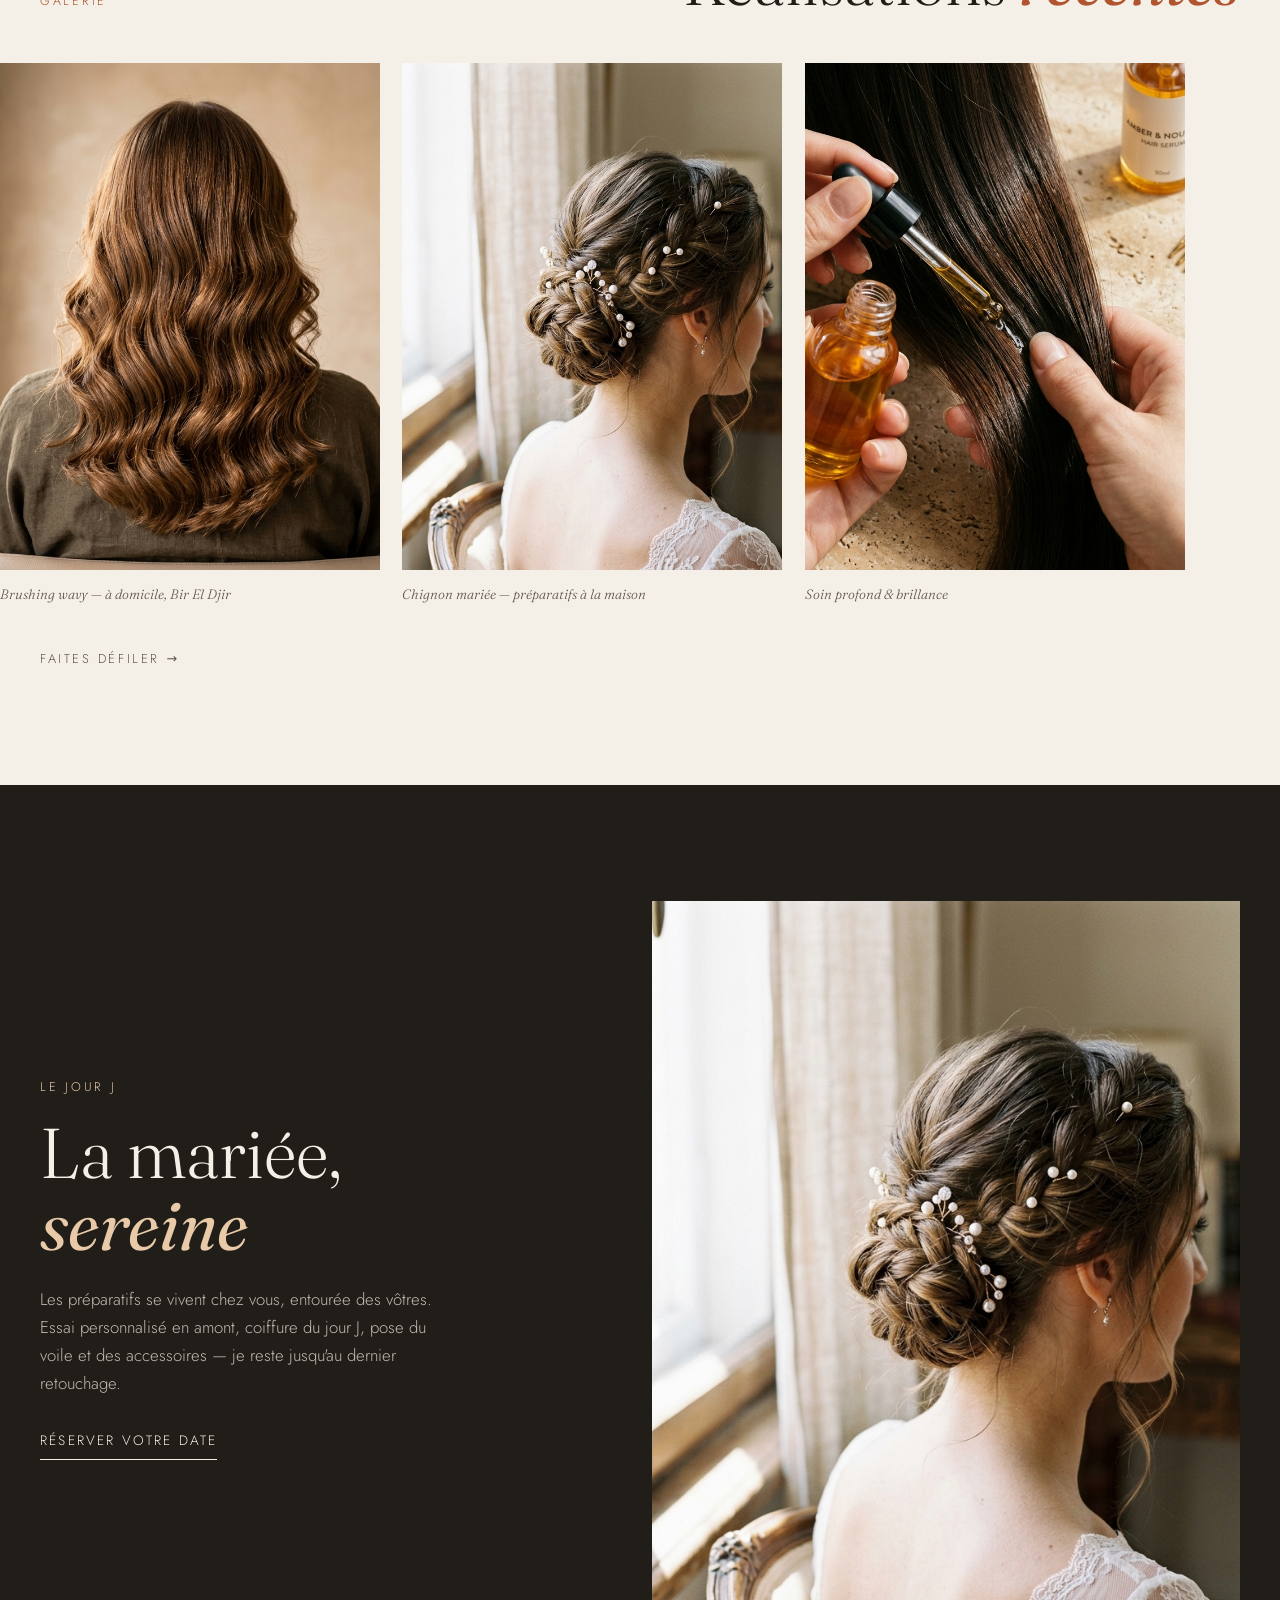
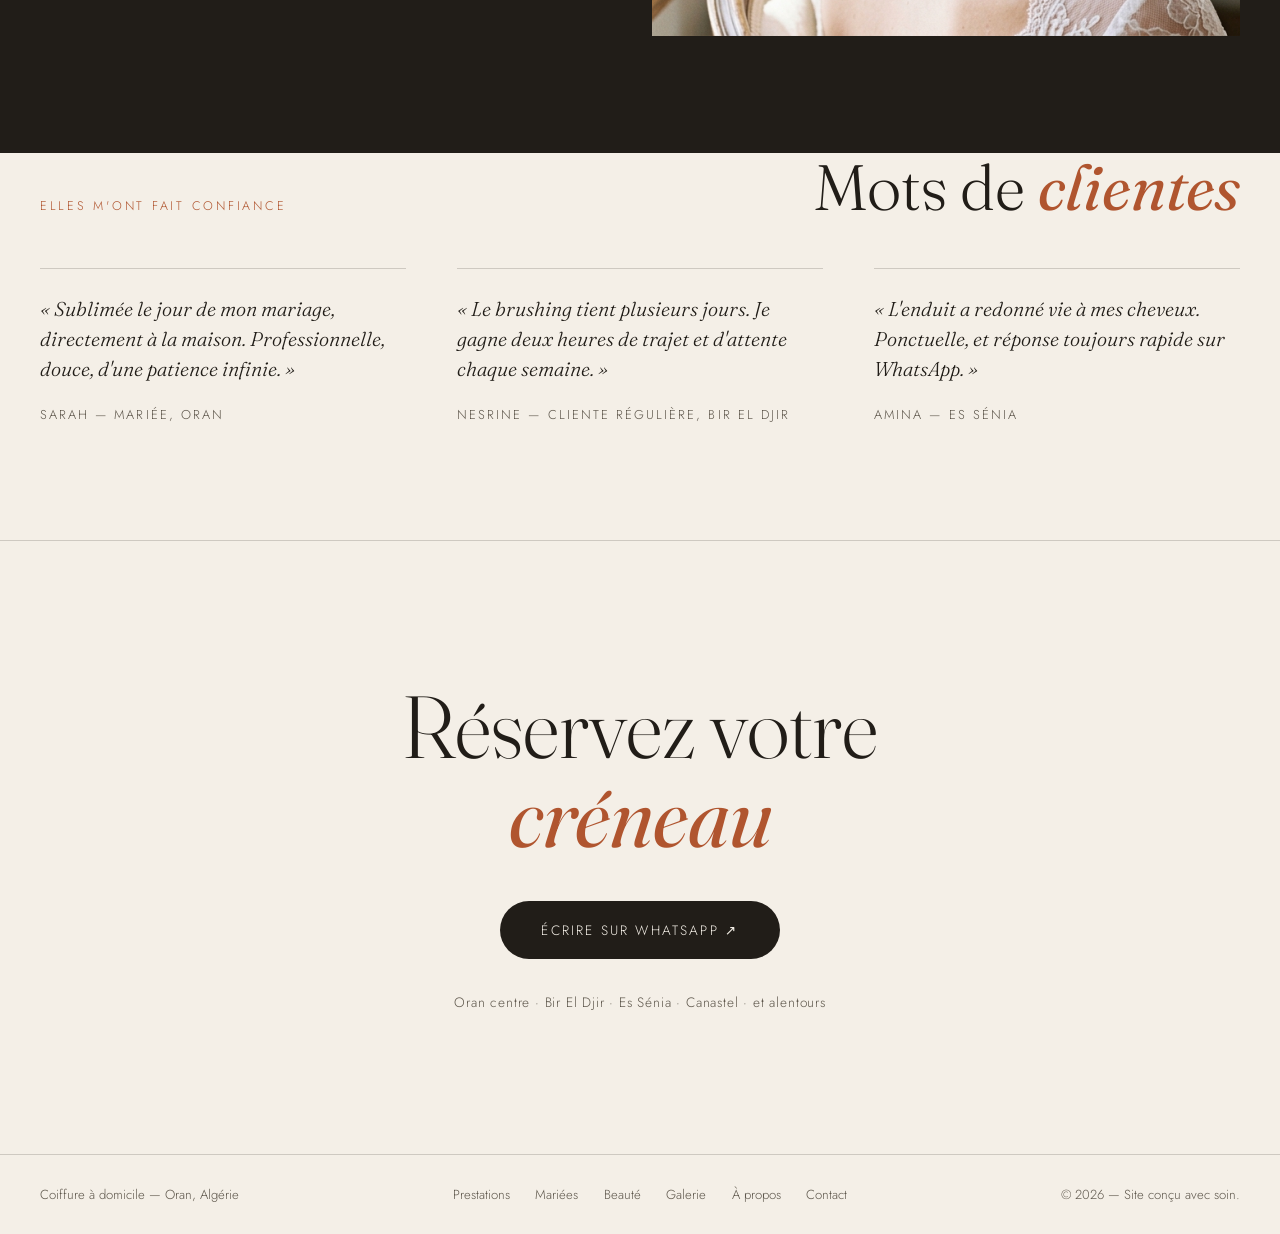
==== commit c612e355: "feat(site-v2): marque Beauty at Home by Jiji (soins + maison) - remplace le titre de travail, domain" ====
--- a/site-v2/index.html
+++ b/site-v2/index.html
@@ -6,7 +6,7 @@
   <title>Coiffeuse à Domicile à Oran — Coupe, Brushing, Mariées | Réservation WhatsApp</title>
   <meta name="description" content="Coiffeuse professionnelle à domicile à Oran : coupe, brushing, soins, chignons et coiffures de mariée. Je me déplace chez vous. Réservation simple par WhatsApp.">
   <link rel="canonical" href="/">
-  <meta property="og:title" content="Coiffeuse à Domicile à Oran — L'Atelier d'Amina">
+  <meta property="og:title" content="Coiffeuse à Domicile à Oran — Beauty at Home by Jiji">
   <meta property="og:description" content="Coupe, brushing, soins et coiffures de mariée à domicile à Oran. Réservation simple par WhatsApp.">
   <meta property="og:type" content="website">
   <meta property="og:image" content="assets/hero.jpg">
@@ -35,9 +35,9 @@
   {
     "@context": "https://schema.org",
     "@type": "HairSalon",
-    "name": "L'Atelier d'Amina — Coiffure à domicile Oran",
+    "name": "Beauty at Home by Jiji — Coiffure à domicile Oran",
     "description": "Coiffure à domicile à Oran : coupe, brushing, soins, chignons, mariées.",
-    "url": "https://coiffeuse-oran.example/",
+    "url": "https://beautyathome.dz/",
     "areaServed": ["Oran", "Bir El Djir", "Es Sénia", "Canastel", "Algérie"],
     "availableLanguage": ["fr", "ar"],
     "priceRange": "1000-10000 DZD"
@@ -48,7 +48,7 @@
 
   <header class="header">
     <div class="header-inner">
-      <a class="brand" href="index.html" data-i18n="brand_name">L'Atelier <em>d'Hadjira</em></a>
+      <a class="brand" href="index.html" data-i18n="brand_name">Beauty at Home <em>by Jiji</em></a>
       <nav class="nav" aria-label="Navigation principale">
         <a href="index.html" aria-current="page" data-i18n="nav_accueil">Accueil</a>
         <a href="prestations.html" data-i18n="nav_prestations">Prestations</a>
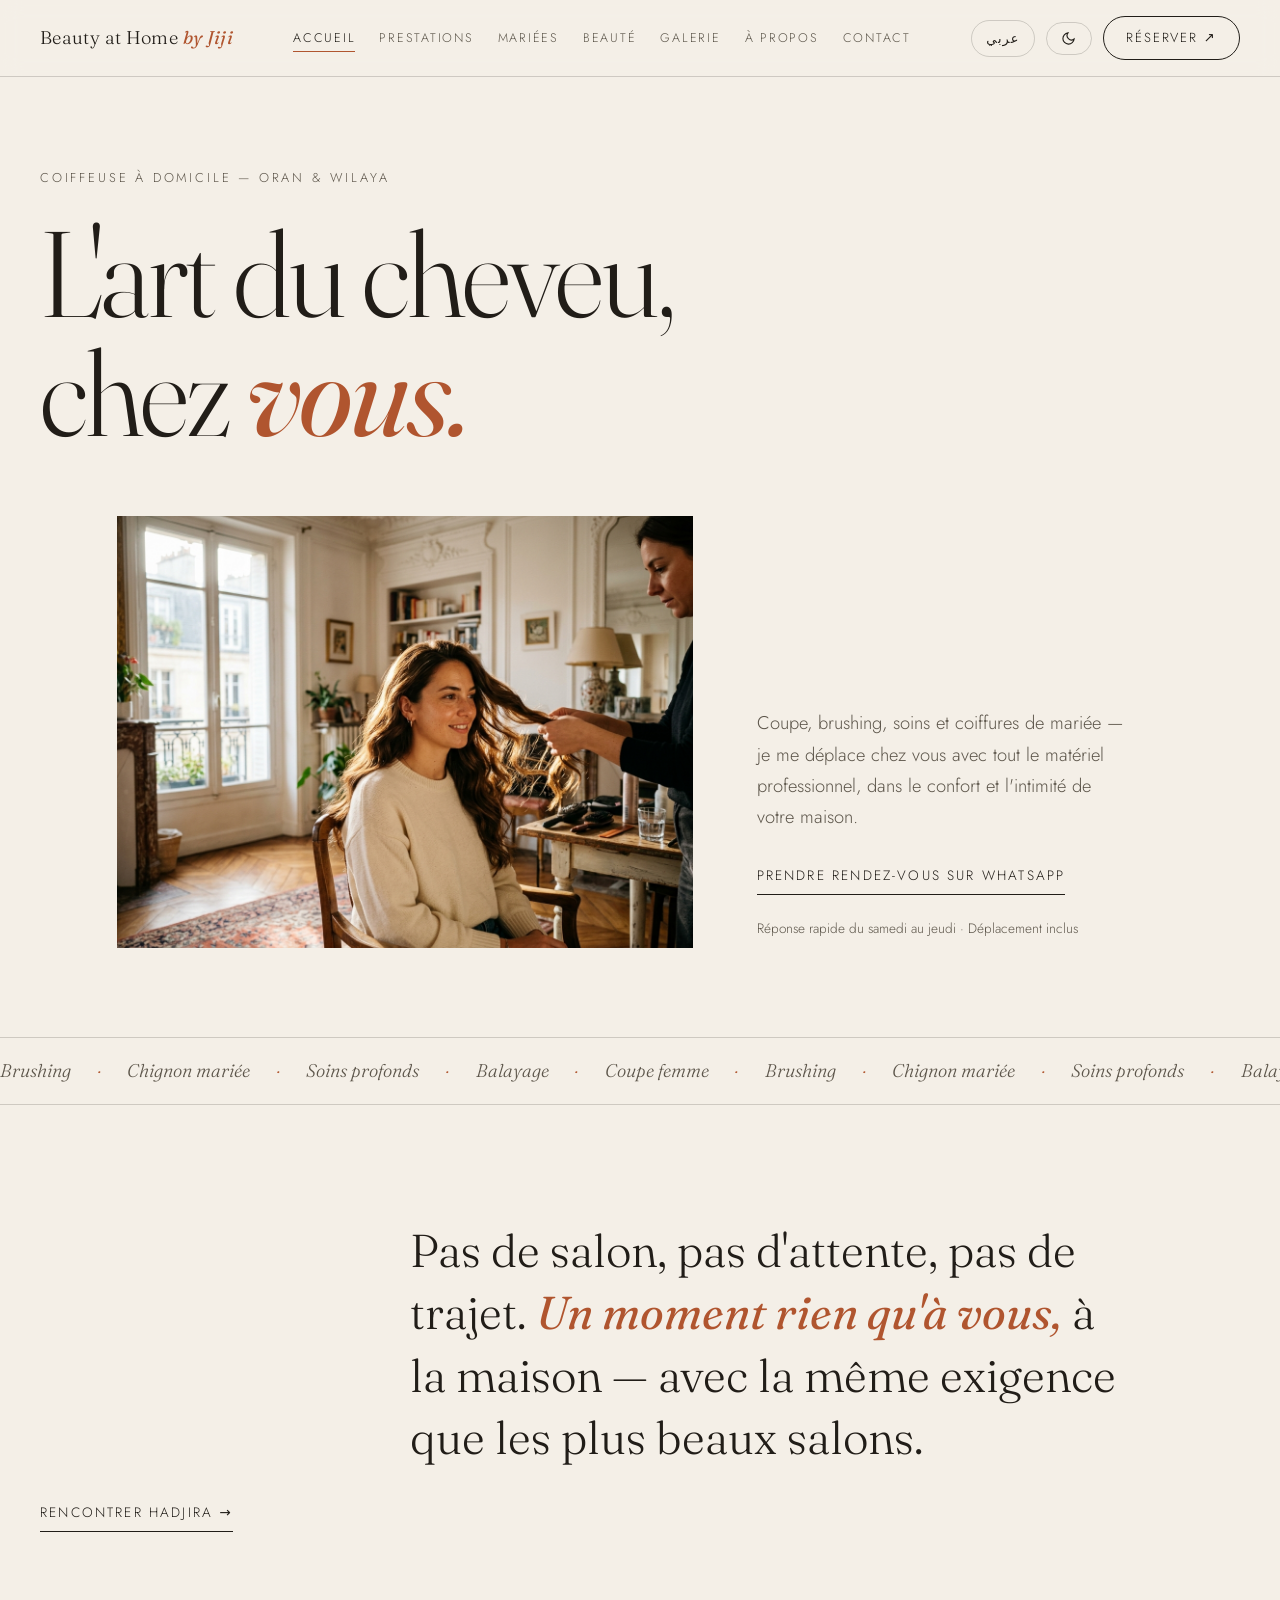
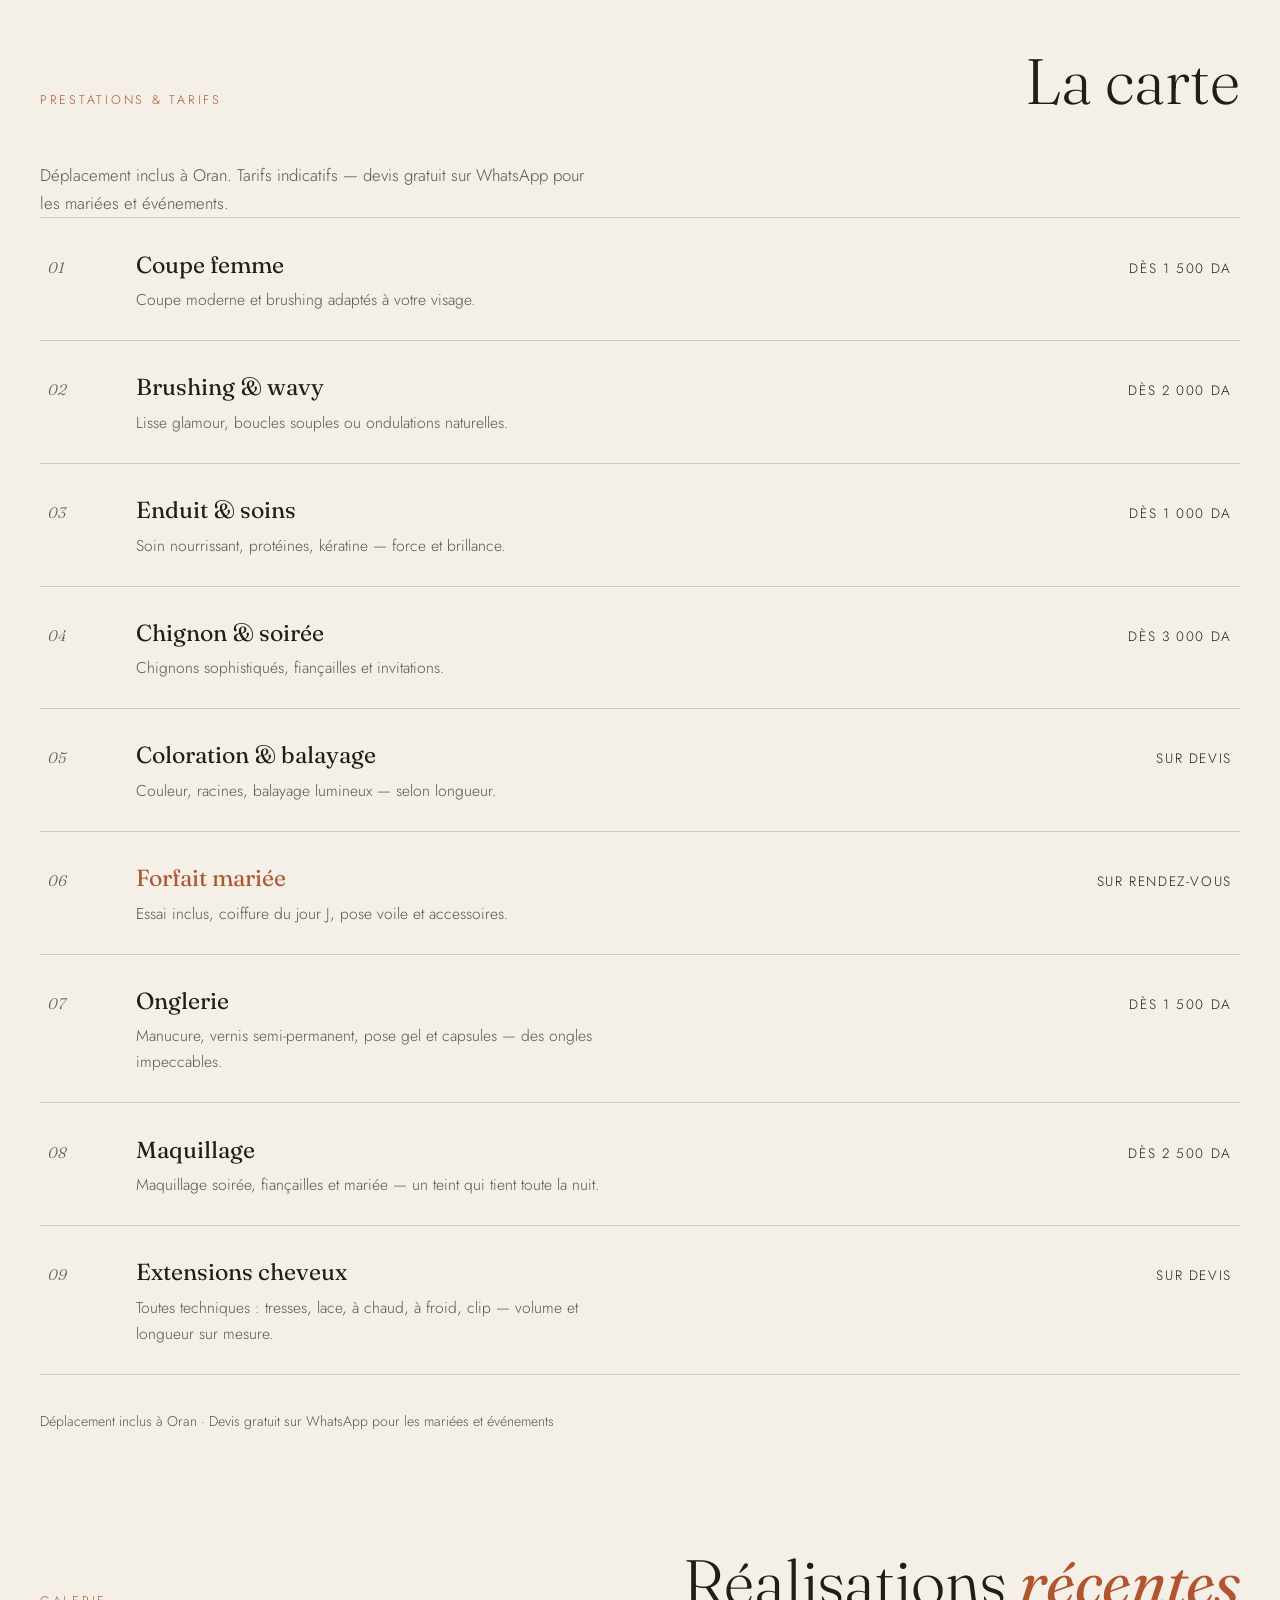
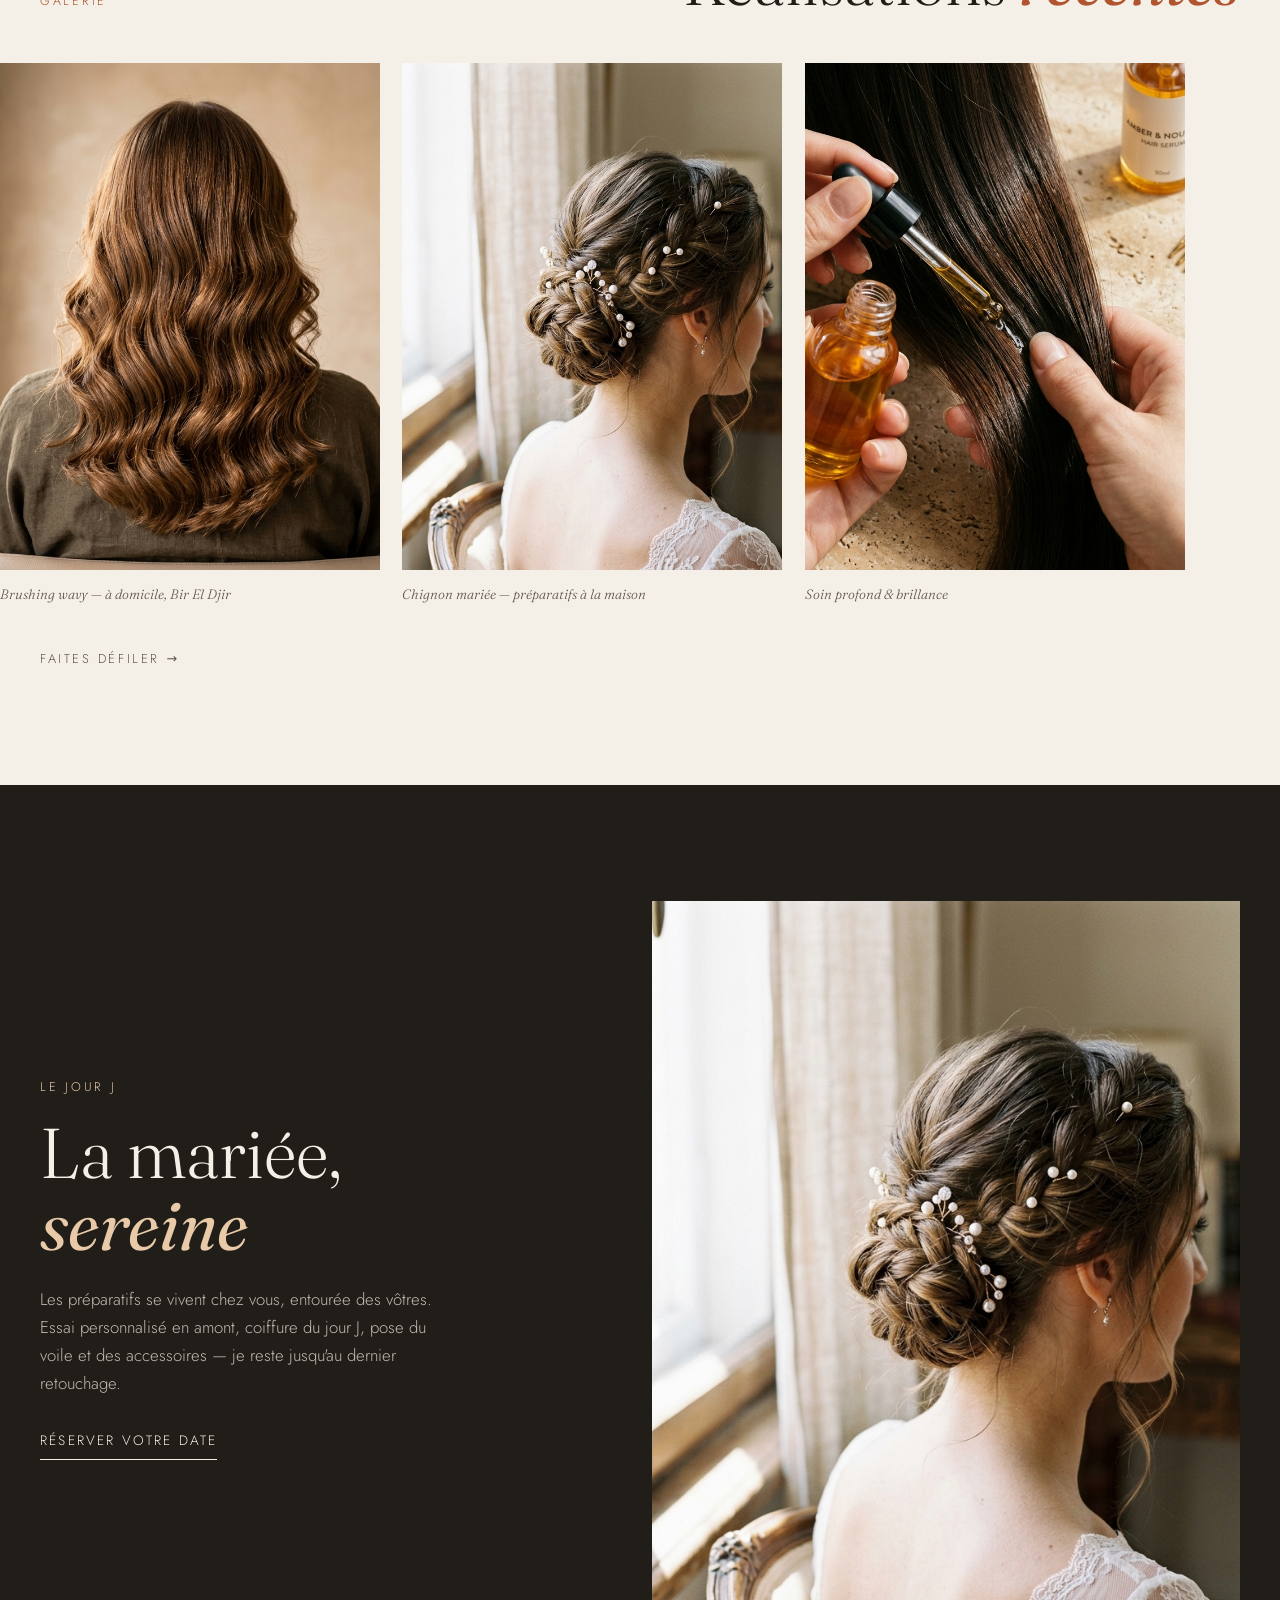
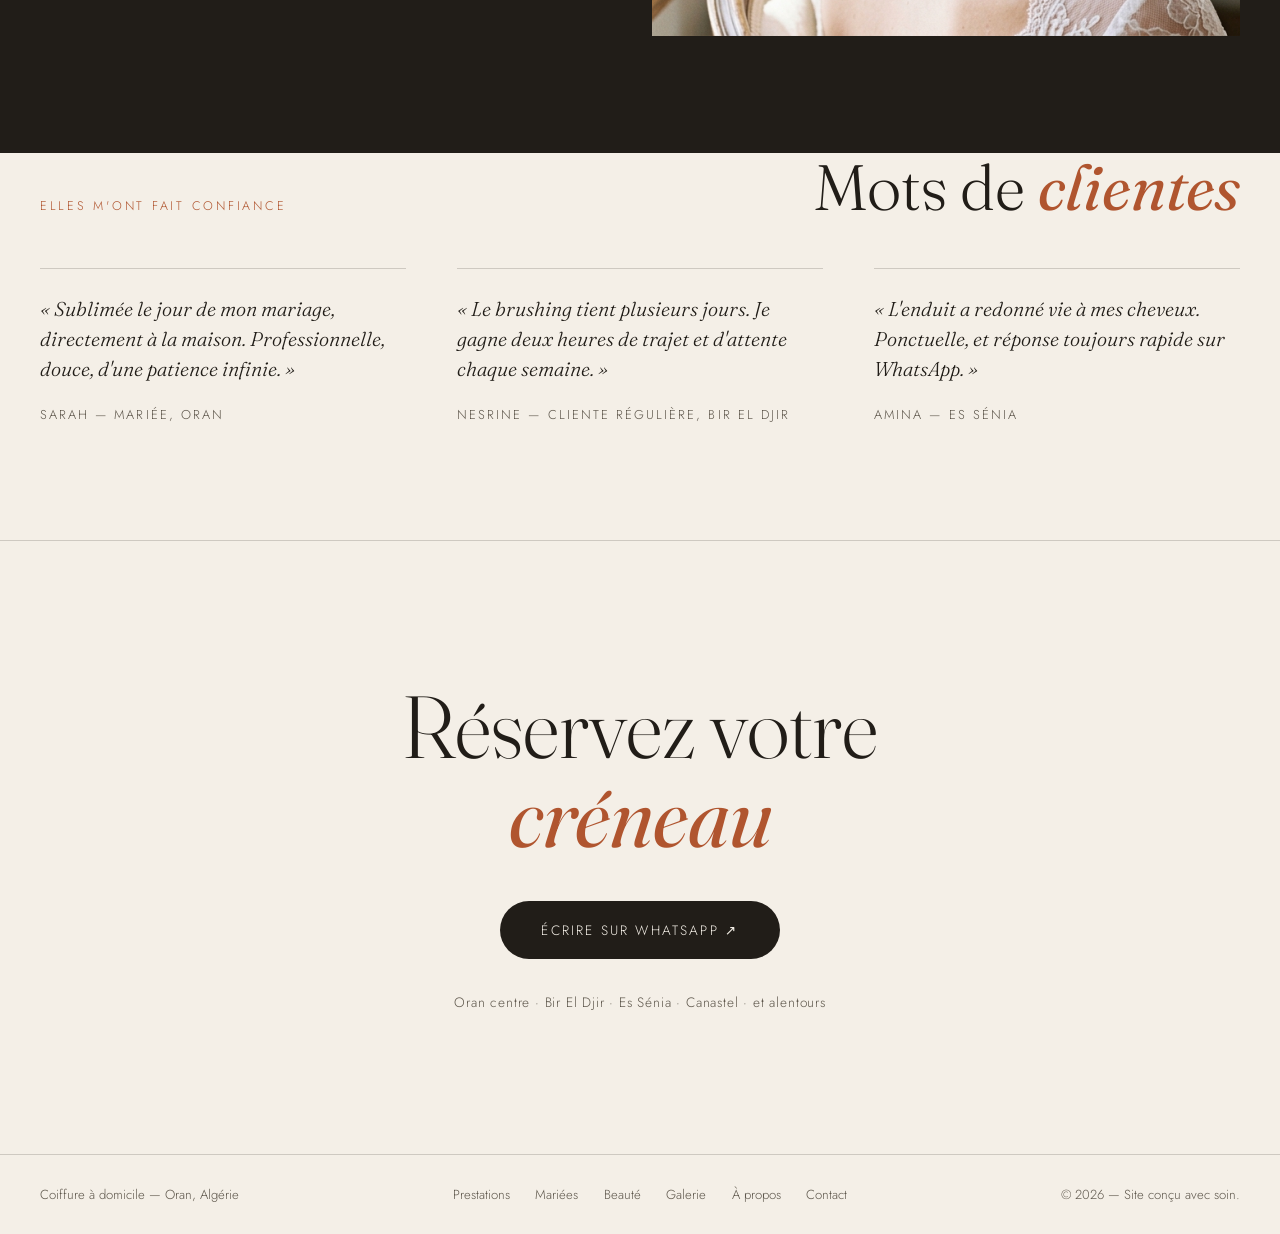
==== commit c69eb368: "fix(site-v2): lien À propos dans la nav principale des 7 pages + nav resserrée (7 liens), breakpoint" ====
--- a/site-v2/index.html
+++ b/site-v2/index.html
@@ -55,6 +55,7 @@
         <a href="mariee.html" data-i18n="nav_mariee">Mariées</a>
         <a href="beaute.html" data-i18n="nav_beaute">Beauté</a>
         <a href="galerie.html" data-i18n="nav_galerie">Galerie</a>
+        <a href="apropos.html" data-i18n="nav_apropos">À propos</a>
         <a href="contact.html" data-i18n="nav_contact">Contact</a>
       </nav>
       <div class="header-controls">
--- a/site-v2/css/style.css
+++ b/site-v2/css/style.css
@@ -96,8 +96,12 @@
 .brand { font-family: var(--serif); font-size: 1.15rem; line-height: 1.1; letter-spacing: 0.02em; white-space: nowrap; }
 .brand em { color: var(--accent); }
 
-.nav { display: flex; gap: 2rem; font-size: 0.82rem; text-transform: uppercase; letter-spacing: 0.14em; }
-.nav a { position: relative; padding: 0.2rem 0; color: var(--ink-soft); }
+.nav { display: flex; gap: 1.5rem; font-size: 0.78rem; text-transform: uppercase; letter-spacing: 0.14em; }
+.nav a { position: relative; padding: 0.2rem 0; color: var(--ink-soft); white-space: nowrap; }
+@media (max-width: 1250px) {
+  .nav { gap: 0.9rem; font-size: 0.72rem; }
+  .header-cta { padding: 0.55rem 1rem; }
+}
 .nav a:hover, .nav a[aria-current="page"] { color: var(--ink); }
 .nav a::after {
   content: ""; position: absolute; inset: auto 0 0 0; height: 1px;
@@ -391,7 +395,7 @@
 /* ============================================================
    RESPONSIVE
    ============================================================ */
-@media (max-width: 900px) {
+@media (max-width: 960px) {
   .header-inner { padding: 0.9rem 1.4rem; }
   .nav, .header-cta { display: none; }
   .nav-toggle { display: block; }
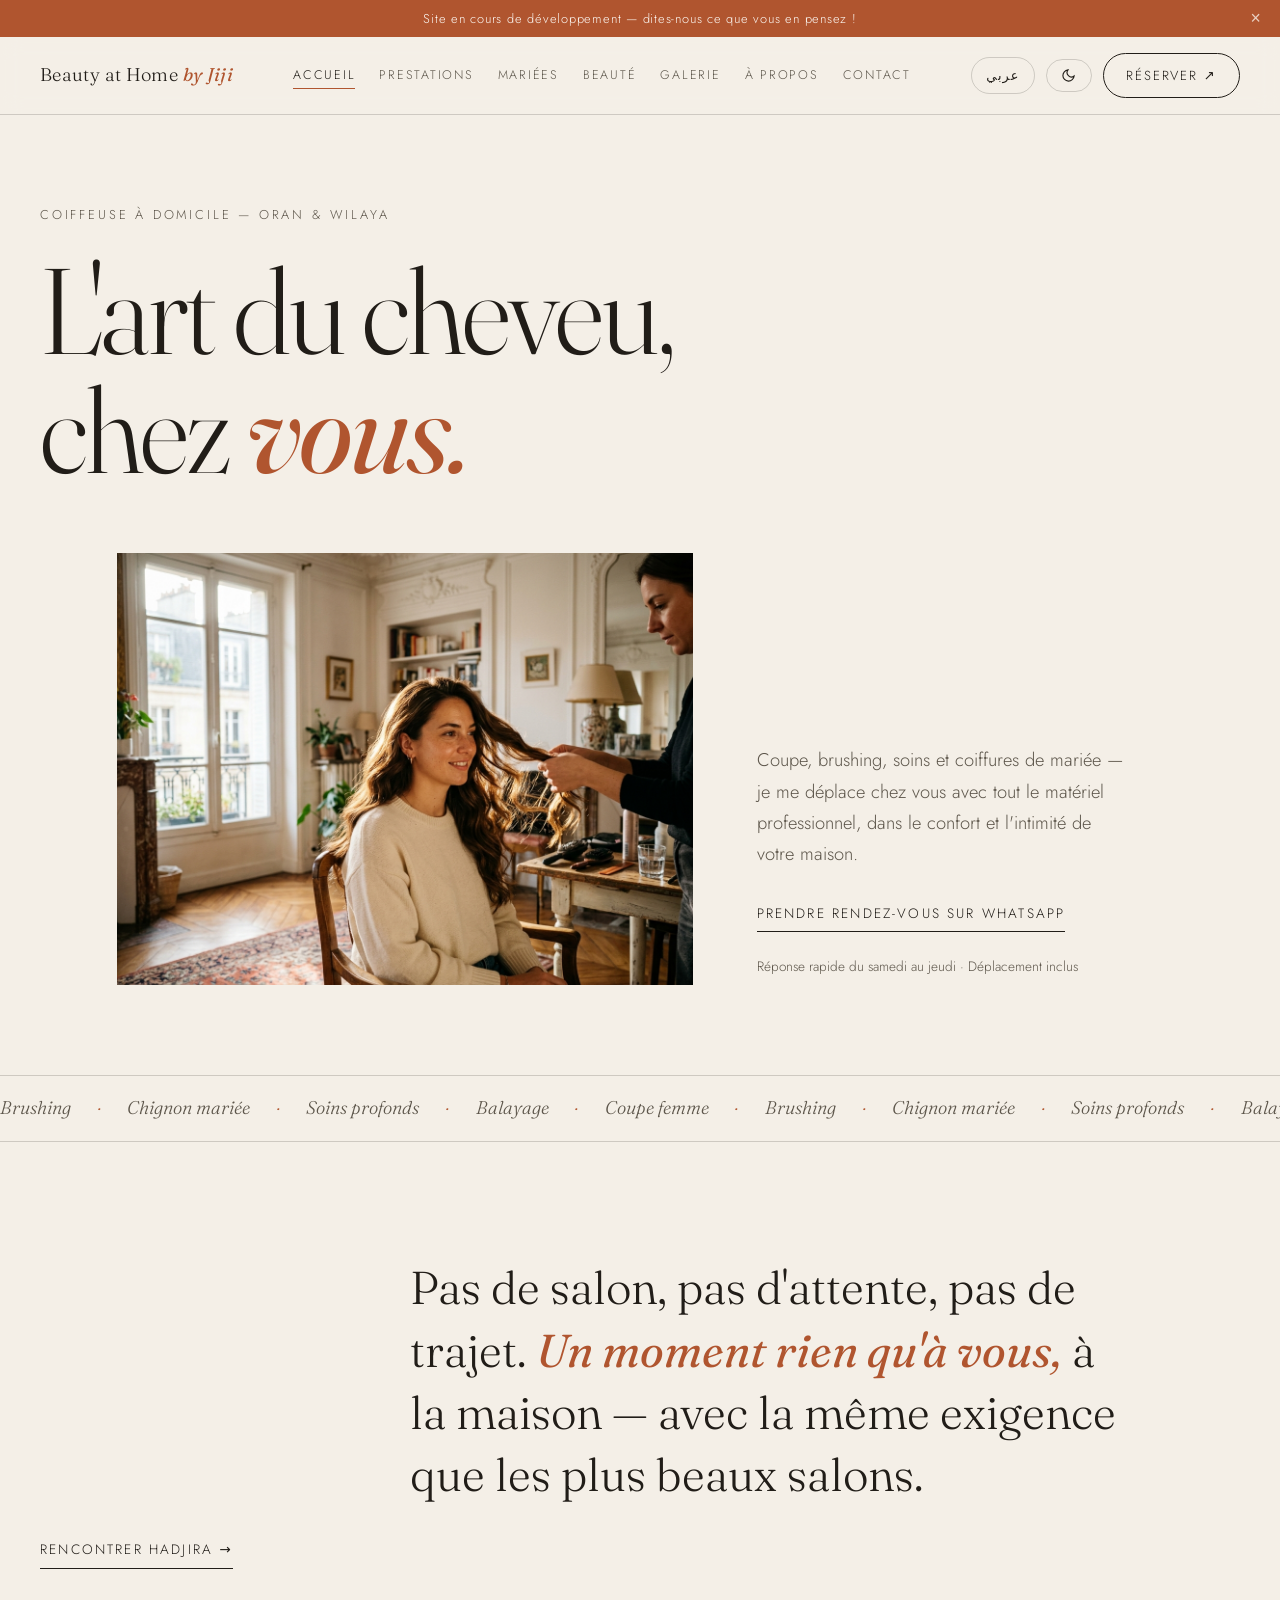
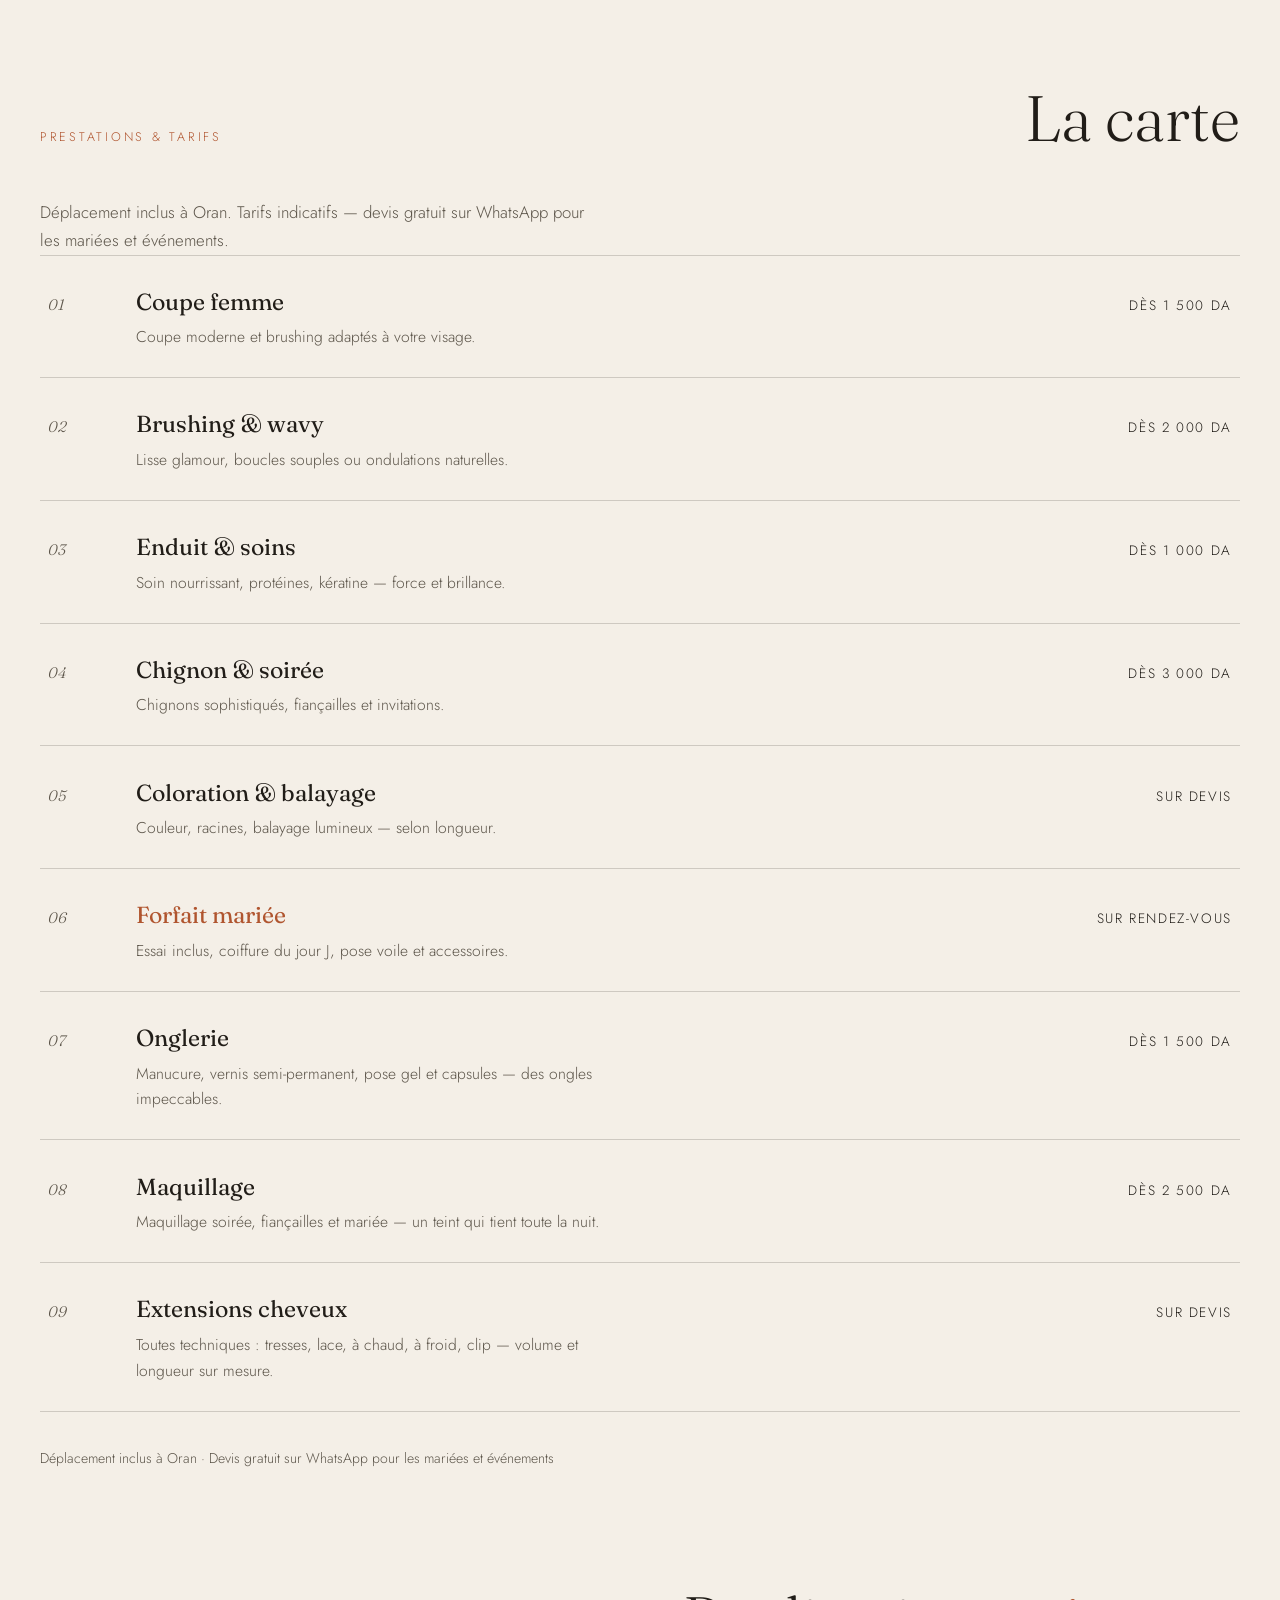
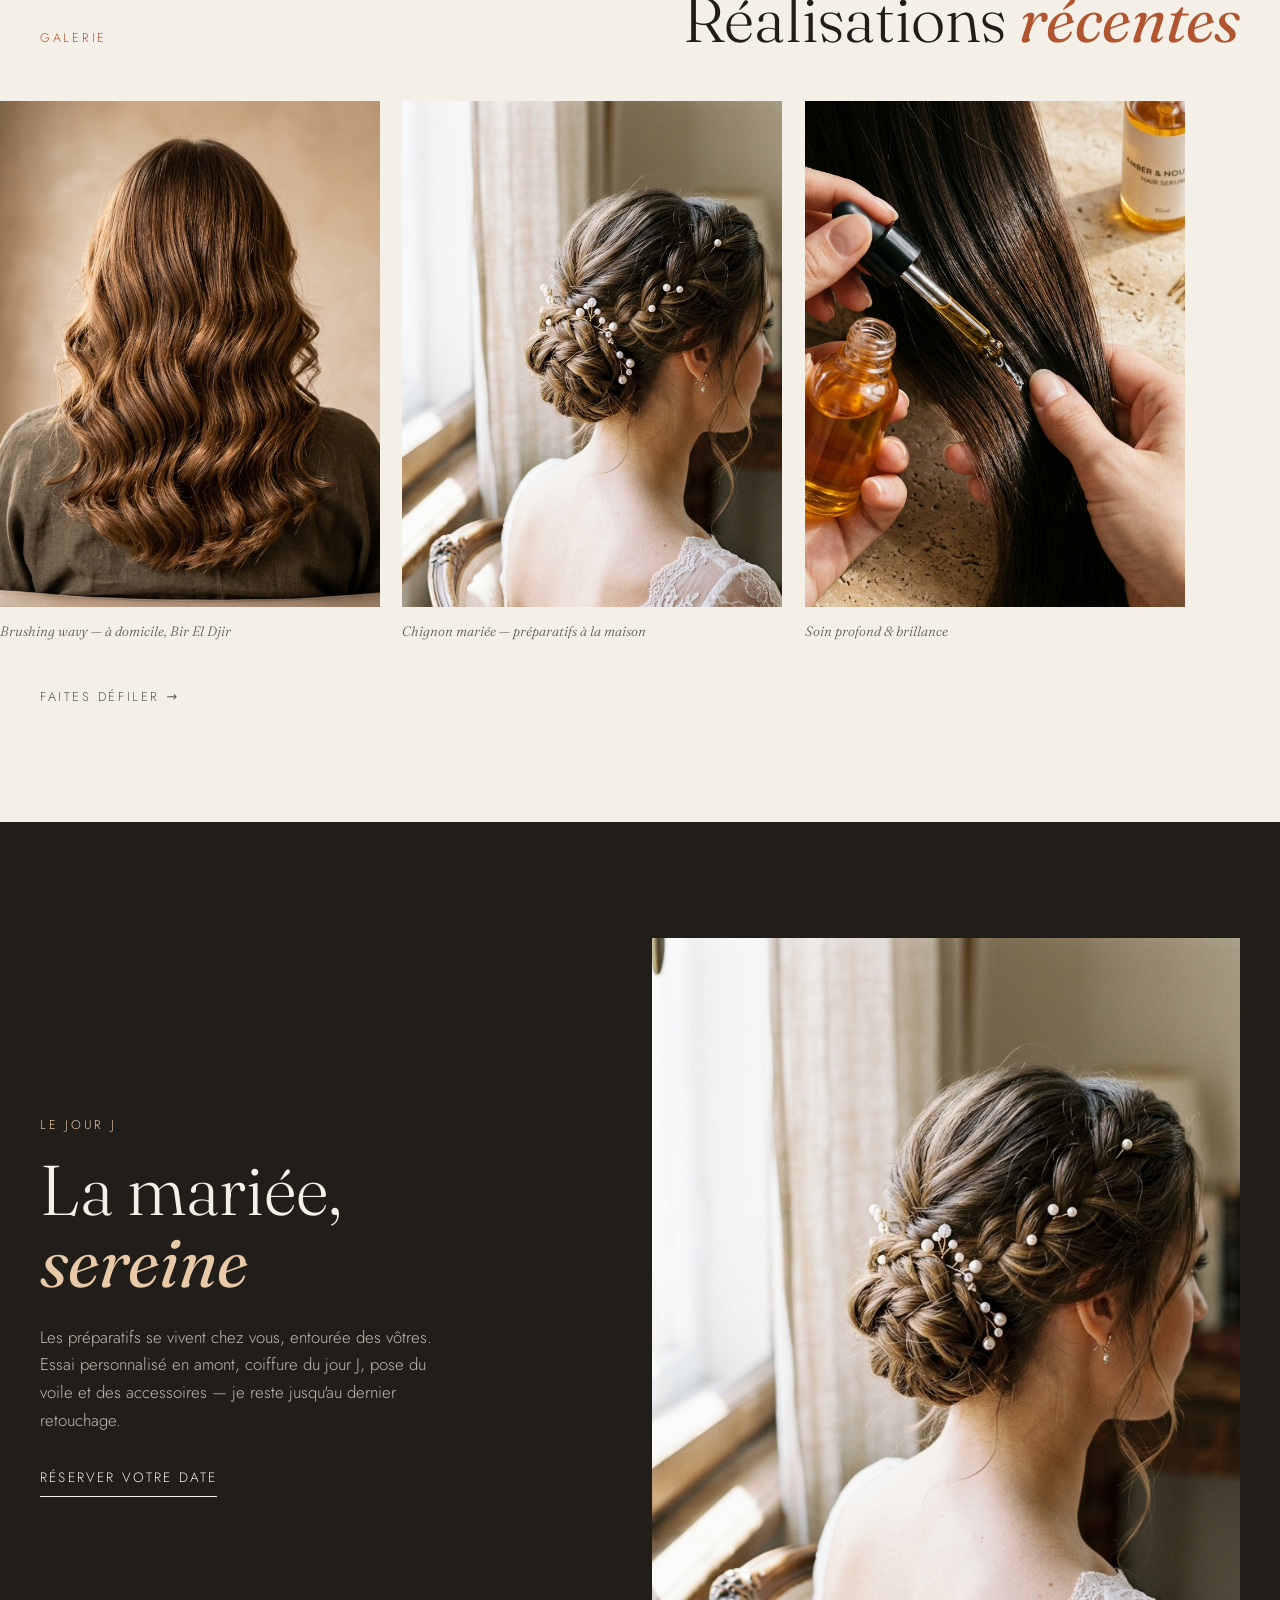
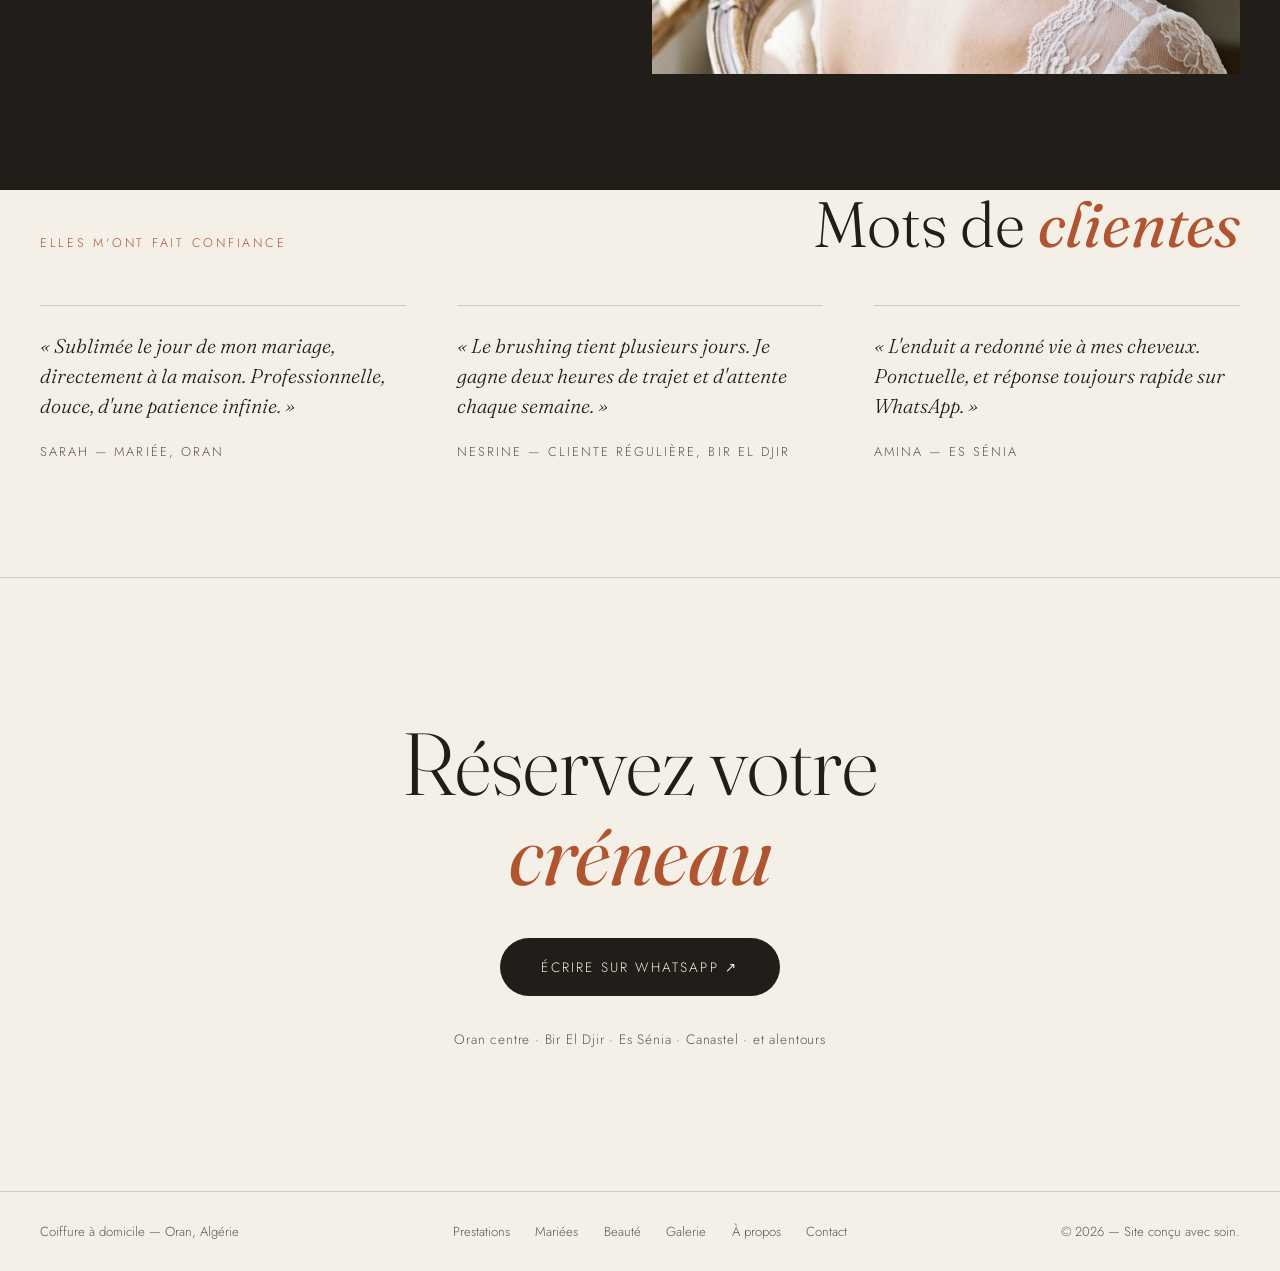
==== commit 90dac521: "feat(site-v2): vrai numéro WhatsApp (+213 796 84 27 64) dans tous les CTA et la page contact + bande" ====
--- a/site-v2/index.html
+++ b/site-v2/index.html
@@ -45,6 +45,11 @@
   </script>
 </head>
 <body data-page="accueil">
+  <div class="dev-banner" id="dev-banner">
+    <span class="dev-banner-text" data-i18n="banner_dev">Site en cours de développement — dites-nous ce que vous en pensez !</span>
+    <button class="dev-banner-close" data-i18n-aria="banner_close" aria-label="Fermer le bandeau">×</button>
+  </div>
+
 
   <header class="header">
     <div class="header-inner">
--- a/site-v2/css/style.css
+++ b/site-v2/css/style.css
@@ -416,3 +416,25 @@
   .info-list li { grid-template-columns: 1fr; gap: 0.3rem; }
   .includes { grid-template-columns: 1fr; }
 }
+
+/* ============================================================
+   BANDEAU « EN COURS DE DÉVELOPPEMENT »
+   ============================================================ */
+.dev-banner {
+  position: relative; z-index: 60;
+  background: var(--accent); color: #fdf9f4;
+  display: flex; align-items: center; justify-content: center; gap: 1rem;
+  padding: 0.5rem 2.8rem; text-align: center;
+  font-size: 0.8rem; letter-spacing: 0.06em;
+}
+[data-theme="dark"] .dev-banner { color: #1c150b; }
+.dev-banner-text { flex: 1; }
+.dev-banner-close {
+  position: absolute; right: 0.8rem; top: 50%; transform: translateY(-50%);
+  background: none; border: none; color: inherit; cursor: pointer;
+  font-size: 1.1rem; line-height: 1; padding: 0.2rem 0.4rem; opacity: 0.75;
+}
+.dev-banner-close:hover { opacity: 1; }
+@media (max-width: 960px) {
+  .dev-banner { font-size: 0.72rem; padding: 0.45rem 2.4rem; }
+}
